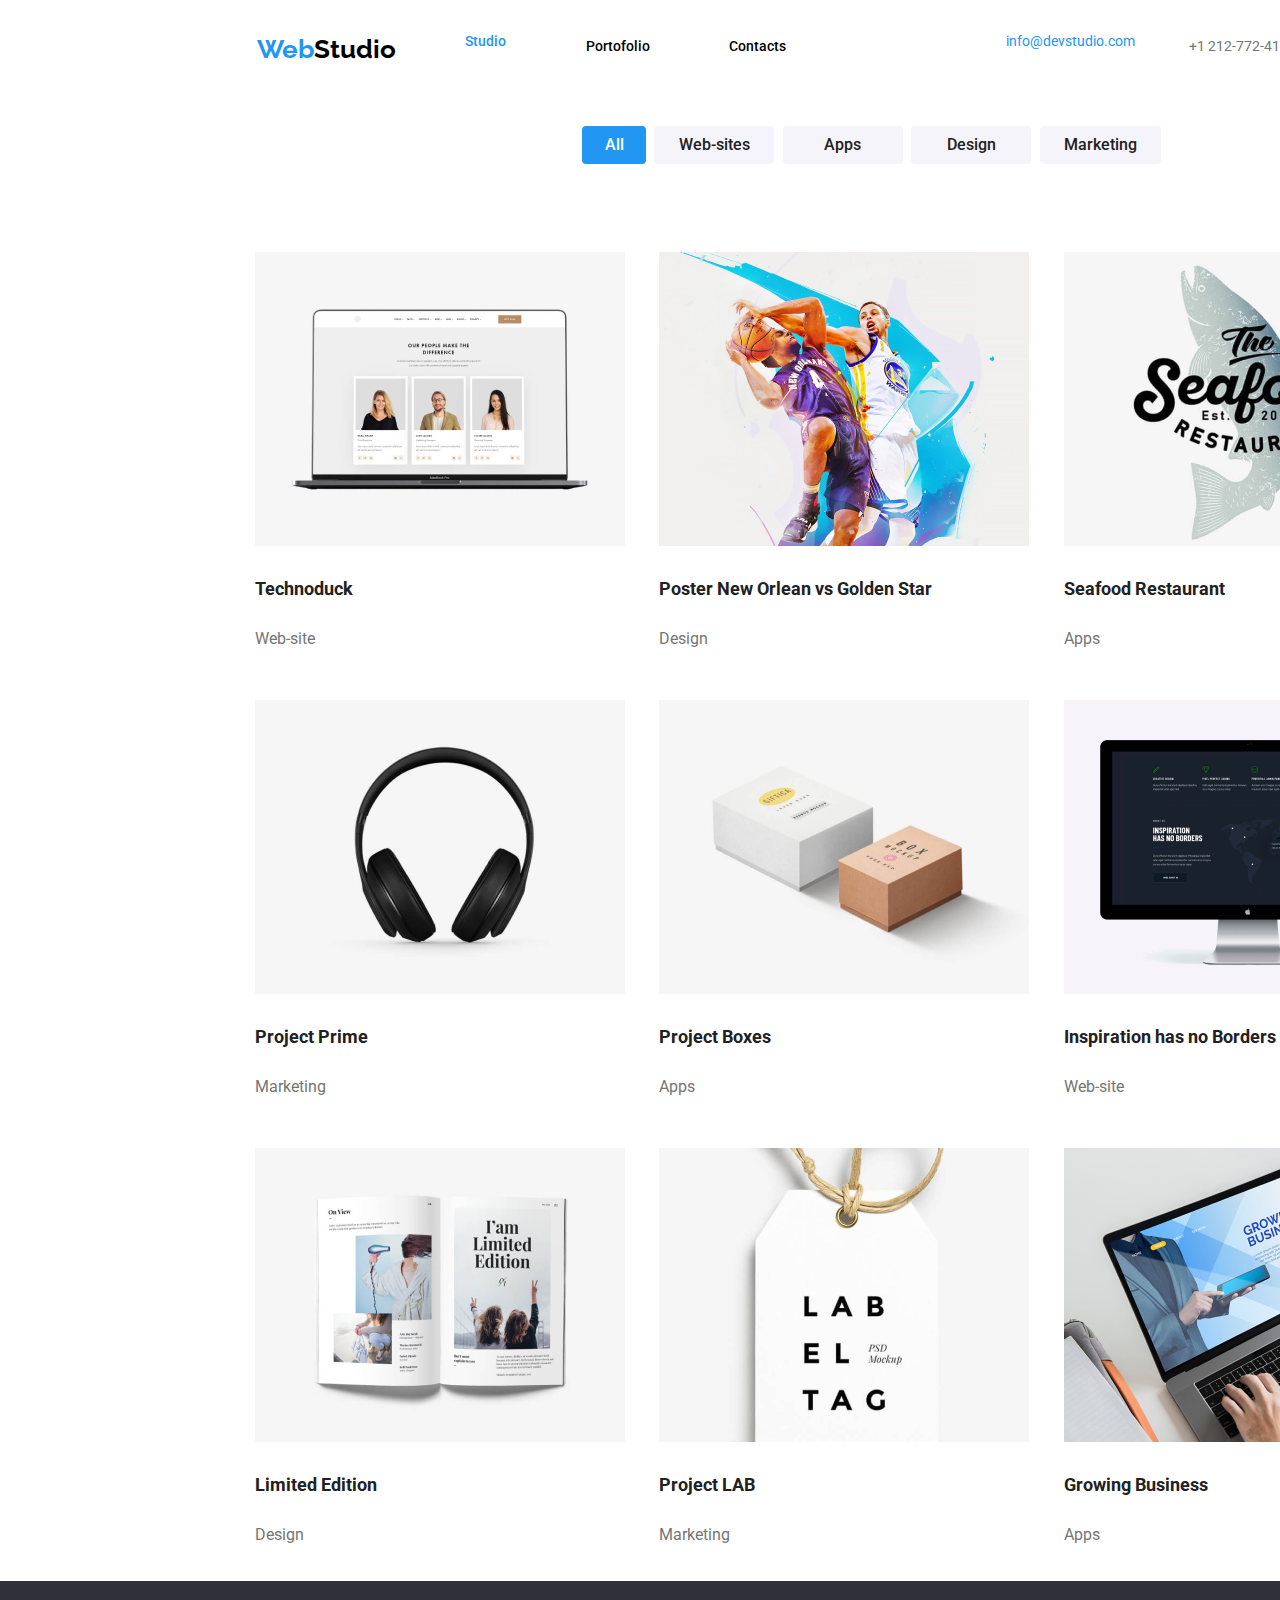
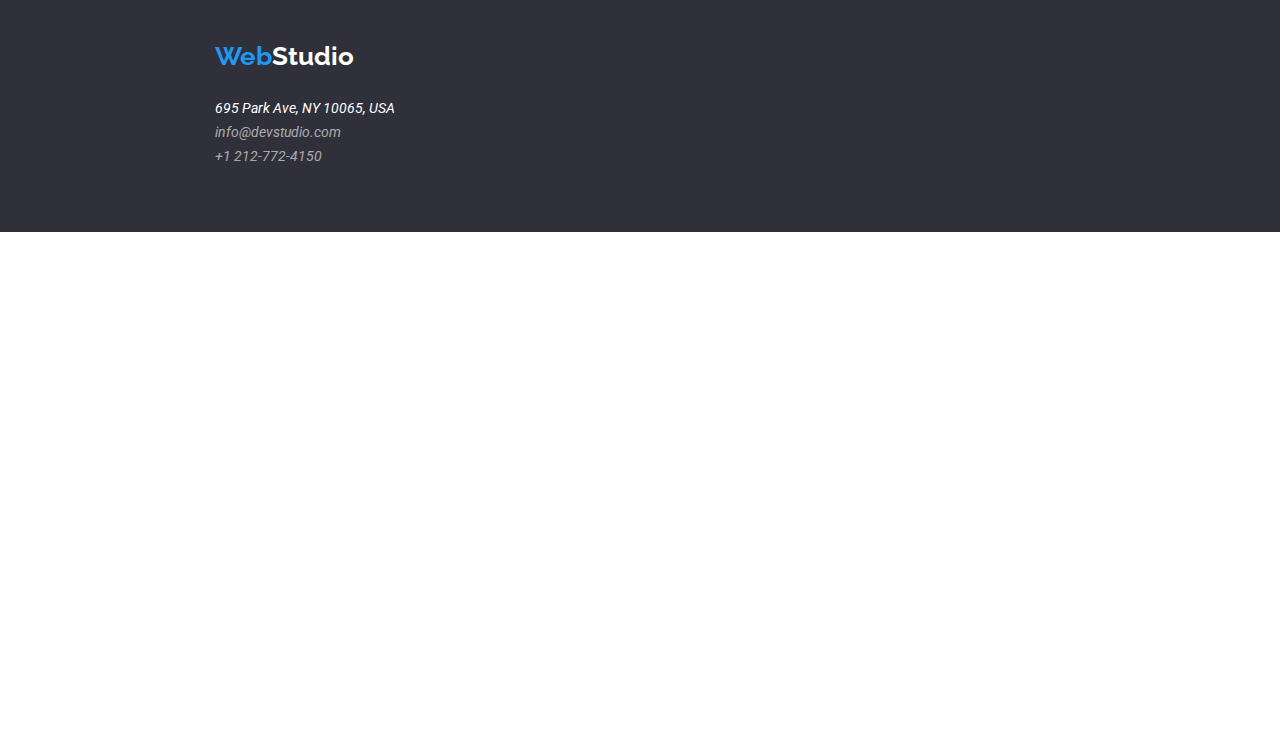
==== portofolio.html @ cd46fe34 "tema4" ====
<!DOCTYPE html>
<html lang="en">
    <head>
        <title>Web Studio</title>
        <link rel="stylesheet" href="https://cdnjs.cloudflare.com/ajax/libs/modern-normalize/1.0.0/modern-normalize.min.css">
        <link rel="stylesheet" href="css/style.css">
        <link rel="preconnect" href="https://fonts.googleapis.com">
      <link rel="preconnect" href="https://fonts.gstatic.com" crossorigin>
      <link href="https://fonts.googleapis.com/css2?family=Raleway:wght@700&family=Roboto:wght@400;500;700;900&display=swap" rel="stylesheet">
    </head>
    <body>
        <div class="container">
            <header class="page-header">  
                <nav>
                <div class="logo">
                    <ul class="link unstyled-list"><a class="web-studio link page-head " href="WebStudio">
                     <span class="logo-highlight">Web</span>Studio</a>
                    </ul>
                </div>
                <div class="main-menu">
                    <ul class="link unstyled-list">
                        <li class="studio main-menu-item"><a class="studio link" href="studio">Studio</a></li>
                        <li class="main-menu-item"><a class="portofolio link" href="portofolio">Portofolio</a></li>
                        <li class="main-menu-item"><a class="contacts link" href="contacts">Contacts</a></li>
                    </ul> 
                </div>
                <div class="main-menu-contacts">       
                    <ul class="link unstyled-list">
                        <li class="main-menu-item"><a class="mail1 link" href="info@devstudio.com">info@devstudio.com</a></li>
                        <li class="main-menu-item"><a class="tel1 link" href="+1 212-772-4150">+1 212-772-4150</a></li>
                    </ul>
                </div>
                </nav>
            </header>
        </div> 
        <ul class="unstyled-list">
        <div class="button-all">
            <p>
                <button class="all" type="all">
                    All</button> 
            </p>
        </div>
        <div class="button-web-sites">
            <p>
                <button class="web-site" type="Web-sites">
                    Web-sites</button> 
            </p>
        </div>
        <div class="button-apps">
            <p>
                <button class="apps" type="Apps">
                    Apps</button> 
            </p>
        </div>
        <div class="button-design">
            <p>
                <button class="design" type="Design">
                    Design</button> 
            </p>
        </div>
        <div class="button-marketing">
            <p>
                <button class="marketing1" type="Marketing">
                    Marketing</button> 
            </p>
        </div>
        </ul>
        <div class="container">
                <section class="photo-section">
                <ul class="unstyled-list">
            <div class="technoduck-section">
                <div class="technoduck-img">
                <li><img height="294" width="370" src="images/portofolio_01.png"></li>
                </div>
                <p class="technoduck">Technoduck</p>
                <p class="web-site-technoduck">Web-site</p>
            </div>
            <div class="poster-section"> 
                <div class="poster-img">
                <li><img height="294" width="370" src="images/portofolio_02.png"></li>
                </div>
                <p class="technoduck">Poster New Orlean vs Golden Star</p>
                <p class="web-site-technoduck">Design</p>
            </div>
            <div class="seafood-section"> 
                <div class="seafood-img">
                <li><img height="294" width="370" src="images/portofolio_03.png"></li>
                </div>
                <p class="technoduck">Seafood Restaurant</p>
                <p class="web-site-technoduck">Apps</p>
            </div>
            <div class="prime-section"> 
                <div class="prime-img">
                <li><img height="294" width="370" src="images/portofolio_04.png"></li>
                </div>
                <p class="technoduck">Project Prime</p>
                <p class="web-site-technoduck">Marketing</p>
            </div>
            <div class="boxes-section">
                <div class="boxes-img">
                <li><img height="294" width="370" src="images/portofolio_05.png"></li>
                </div>
                <p class="technoduck">Project Boxes</p>
                <p class="web-site-technoduck">Apps</p>
            </div>
            <div class="inspiration-section"> 
                <div class="inspiration-img">
                <li><img height="294" width="370" src="images/portofolio_06.png"></li>
                </div>
                <p class="technoduck">Inspiration has no Borders</p>
                <p class="web-site-technoduck">Web-site</p>
            </div>
            <div class="edition-section"> 
                <div class="edition-img">
                <li><img height="294" width="370" src="images/portofolio_07.png"></li>
                </div>
                <p class="technoduck">Limited Edition</p>
                <p class="web-site-technoduck">Design</p>
            </div>
            <div class="project-lab-section"> 
                <div class="project-lab-img">
                <li><img height="294" width="370" src="images/portofolio_08.png"></li>
                </div>
                <p class="technoduck">Project LAB</p>
                <p class="web-site-technoduck">Marketing</p>
            </div>
            <div class="business-section"> 
                <div class="business-img">
                <li><img height="294" width="370" src="images/portofolio_09.png"></li>
                 </div>
                <p class="technoduck">Growing Business</p>
                <p class="web-site-technoduck">Apps</p>
            </div>
                </ul>
            </section>
        </div>
    <div class="main-menu-contacts1"> 
        <section class="page-section1">
            <a class="WebStudio1 link" href="WebStudio">
            <span class="logo-highlight1">Web</span>Studio
            </a>
            <address>
                <ul class="link unstyled-list">
                    <li><a class="adress link" href="https://goo.gl/maps/NUs2hbe2w2btfPFn6" target="_blank">695 Park Ave, NY 10065, USA</a></li>
                    <li><a class="mail link" href="mailto:info@devstudio.com">info@devstudio.com</a></li>
                    <li><a class="tel link" href="tel:+12127724150">+1 212-772-4150</a></li>
                </ul> 
            </address> 
        </section>
    </div>
     </nav>
     </header>
     </body>
</html>
---- css/style.css ----
.unstyled-list {
    list-style-type: none;
    display: inline;
}
body {
    font-family: sans-serif;
    line-height: 1.5;
    width: 1600px;
    height: 2348px;
  }
.container {
    width: 1600px;
    display: inline-block;
    box-sizing: border-box;
}
.logo {
    display: inline-block;
    margin-left: 215px;
    margin-bottom: 32px;
    margin-top: 32px;
}
.main-menu {
    display: inline-block;
}
.main-menu-contacts {
    display: inline-block;   
}
.link {
    text-decoration: none;
}
.page-section-list {
   display: flex;
   gap: 1;
   justify-content: space-between; 
   text-align: center;
}
.main-menu-item {
    display: inline-block;
    margin-right: 25px;
    margin-left: 25px;
}
.page-header {
   background-color:white;
   fill: solid;
   display: flex;
   padding: 2px;
   width: 1600px;
   height: 80px;
}
.main-menu-contacts {
    list-style-type: none;
}
.web-studio {
    font-family: raleway;
    font-weight: 700;
    font-size: 26px;
    line-height: 1.19;
    color: #000000;
    text-align: left;
    vertical-align: top;
}  
.logo-highlight {
    color: #2196F3;  
}
.studio {
    font-family: roboto;
    font-weight: 500;
    font-size: 14px;
    line-height: 1.14;
    color: #2196F3;
    fill: solid;
    text-align: left;
    vertical-align: top;
    margin-right: 25px;
}
.portofolio {
    font-family: roboto;
    font-weight: 500;
    font-size: 14px;
    line-height: 1.14;
    color: #000000;
    margin-right: 25px;
}
.button-all {
    margin-left: 542px;
    display: inline-block;
}
.all {
    background-color: #2196F3;
    border-radius: 4px;
    border: #2196F3;
    font-family: roboto;
    font-weight: 500;
    font-size: 16px;
    line-height: 1.62;
    text-align: center; 
    vertical-align: center;
    fill: solid;
    color:#FFFFFF; 
    display: center;
    margin-top: 30px;
    width: 64px;
    height: 38px;
    top: 174px;
    left: 542px;
    padding: 6px 22px;
}
.button-web-sites {
    margin-left: 4px;
    display: inline-block; 
}
.web-site { 
    background-color:#F5F4FA;
    border-radius: 4px;
    border: #F5F4FA;
    font-family: roboto;
    font-weight: 500;
    font-size: 16px;
    line-height: 1.62;
    text-align: center; 
    vertical-align: center;
    fill: solid;
    color: #212121;
    display: center;
    margin-top: 30px;
    width: 120px;
    height: 38px;
    top: 174px;
    left: 614px;
    padding: 6px 22px;
}
.button-apps {
    margin-left: 4px;
    display: inline-block;
}
.apps {
    background-color:#F5F4FA;
    border-radius: 4px;
    border: #F5F4FA;
    font-family: roboto;
    font-weight: 500;
    font-size: 16px;
    line-height: 1.62;
    text-align: center; 
    vertical-align: center;
    fill: solid;
    color: #212121;
    display: center;
    margin-top: 30px;
    width: 120px;
    height: 38px;
    top: 174px;
    left: 937px;
    padding: 6px 22px;
}
.button-design {
    margin-left: 4px;
    display: inline-block;
}
.design {
    background-color:#F5F4FA;
    border-radius: 4px;
    border: #F5F4FA;
    font-family: roboto;
    font-weight: 500;
    font-size: 16px;
    line-height: 1.62;
    text-align: center; 
    vertical-align: center;
    fill: solid;
    color: #212121;
    display: center;
    margin-top: 30px;
    width: 120px;
    height: 38px;
    top: 174px;
    left: 937px;
    padding: 6px 22px;
}
.button-marketing {
    margin-left: 4px;
    display: inline-block;
}
.marketing1 { 
    background-color: #F5F4FA;
    margin-top: 30px;
    width: 121px;
    height: 38px;
    top: 174px;
    left: 937px;
    border-radius: 4px;
    border: #F5F4FA; 
    font-family: roboto;
    font-weight: 500;
    font-size: 16px;
    line-height: 1.62;
    color: #212121;
    display: center; 
    padding: 6px 22px;
}
.photo-section {
    display: inline-block;
    margin-left: 215px;
    display: flex;
}
.technoduck-section {
    display: inline-block;
    margin-top: 56px;
    margin-right: 30px;
}
.technoduck-img {

}
.technoduck {
    font-family: roboto;
    font-weight: 700;
    font-size: 18px;
    line-height: 2;
    color: #212121;
}
.web-site-technoduck {
    font-family: roboto;
    font-weight: 400;
    font-size: 16px;
    line-height: 1.8;
    color: #757575;
}
.poster-section {
    display: inline-block;
    margin-right: 30px;
}
.seafood-section {
    display: inline-block;
    margin-right: 30px;
}
.prime-section {
    display: inline-block;
    margin-top: 30px;
    margin-right: 30px;
}
.boxes-section {
    display: inline-block;
    margin-right: 30px;
}
.inspiration-section {
    display: inline-block;
    margin-right: 30px;
}
.edition-section {
    display: inline-block;
    margin-right: 30px;
    margin-top: 30px;
}
.project-lab-section {
    display: inline-block;
    margin-right: 30px;
}
.business-section {
    display: inline-block;
    margin-right: 30px;
}
.contacts {
    font-family: roboto;
    font-weight: 500;
    font-size: 14px;
    line-height: 1.14;
    color: #000000;
    fill: solid;
    margin-right: 25px;
}
.mail1 {
    font-family: roboto;
    font-style: 400;
    font-size: 14px;
    line-height: 1.14;
    fill: solid;
    text-align: left;
    vertical-align: top;
    color: #2196F3;
    margin-left: 100px;
}
.tel1 {
    font-family: roboto;
    font-style: 400;
    font-size: 14px;
    line-height: 1.14;
    color: #757575; 
    margin-right: 215px;  
}
.title-section {
    background-color: #2F303A;
    width: 1600px;
    height: 600px;
    top: 80px;
    left: 0px;
    margin:auto;
    display:inline-block;
}
.title {
    background-color:#2F303A;
    font-family: roboto;
    font-weight: 900;
    font-size: 30px;
    line-height:normal;
    text-align: center;
    padding: 20px;
    fill: solid;
    color:#FFFFFF;
    width: 696px;
    height: 120px;
    top: 280px;
    left: 452px;
    margin-top: 200px;
    margin-left: 452px;
    margin-bottom: 30px;
}
.button {
    text-align: center;
}
.button-request {
    background-color:#2196F3;
    font-family: roboto;
    font-weight: 900;
    font-size: 16px;
    line-height: 1.8;
    text-align: center; 
    vertical-align: center;
    fill: solid;
    color:#FFFFFF; 
    margin-top: 30px;
    width: 200px;
    height: 50px;
    top: 440px;
    left: 700px;
    border-radius: 4px;
    border: #2196F3;
    display: center;
    box-shadow: 0px 4px 4px rgba(0,0,0,0.15); 
    padding: 10px 20px;    
}
.text-section {
    display: inline-block;
    margin-top: 94px; 
    margin-bottom: 94px;

}
.attention {
    display: inline-block;
    margin-right: 30px;
    margin-left: 215px;
}
.punctuality {
    display: inline-block;
    margin-right: 30px;
}
.planning {
    display: inline-block;
    margin-right: 30px;
}
.modern {
    display: inline-block; 
    margin-right: 30px;
}
.what-section {
    width: 1600px;
    height: 648px;
    left: 0px;
    top: 1449px;
    display: inline-block;
}
.img2-image {
    display: inline-block;
    margin-right: 30px;
    margin-left: 215px;
}
.img-image {
    display: inline-block;
    margin-right: 30px;
}
.img1-image {
    display: inline-block;
}
.what {
    font-family: roboto;
    font-weight: 700;
    font-size: 36px;
    line-height: 1.16;
    color: #212121;
    text-align: center;
    margin-bottom: 50px;
    margin-left: auto;
}
.our-section {
    width: 1600px;
    height: 648px;
    left: 0px;
    top: 1449px;
    display: inline-block;
}
.our {
    margin-top: 94;
    margin-bottom: 50px;
    font-family: roboto;
    font-weight: 700;
    font-size: 36px;
    line-height: 1.16;
    color: #212121;
    text-align: center; 
}
.christopher-section {
    width: 270px;
    height: 368px;
    left: 215px;
    top: 1635px;
    display:inline-block;
    margin-right: 30px;
    margin-left: 215px;
}
.christopher-image {
    margin-bottom: 30px;
    border: 2px;
}
.christopher {
    margin-top: 0;
    margin-bottom: 20px;
    font-family: roboto;
    font-weight: 500;
    font-size: 16px;
    line-height: 1.17;
    color: #212121;
    text-align: center;
}
.product {
    margin-bottom: 0;
    margin-top: 0;
    font-family: roboto;
    font-weight: 400;
    font-size: 16px;
    line-height: 1.17;
    color: #757575;
    text-align: center;
}
.kylie-section {
    width: 270px;
    height: 368px;
    left: 215px;
    top: 1635px;
    display:inline-block;
    margin-right: 30px;
}
.kylie-image {
    margin-bottom: 30px;
    border: 2px;
}
.kylie {
    margin-top: 0;
    margin-bottom: 20px;
    font-family: roboto;
    font-weight: 500;
    font-size: 16px;
    line-height: 1.17;
    color: #212121;
    text-align: center;
}
.frontend {
    margin-bottom: 0;
    margin-top: 0;
    font-family: roboto;
    font-weight: 400;
    font-size: 16px;
    line-height: 1.17;
    color: #757575;
    text-align: center;
}
.ryan-section {
    width: 270px;
    height: 368px;
    left: 215px;
    top: 1635px;
    display:inline-block;
    margin-right: 30px;
}
.ryan-image {
    margin-bottom: 30px;
    border: 2px;
}
.ryan {
    margin-top: 0;
    margin-bottom: 20px;
    font-family: roboto;
    font-weight: 500;
    font-size: 16px;
    line-height: 1.17;
    color: #212121;
    text-align: center;
}
.ryan-marketing {
    margin-bottom: 0;
    margin-top: 0;
    font-family: roboto;
    font-weight: 400;
    font-size: 16px;
    line-height: 1.17;
    color: #757575;
    text-align: center;
}
.tyler-section {
    width: 270px;
    height: 368px;
    left: 215px;
    top: 1635px;
    display:inline-block;
    margin-right: 30px;
}
.tyler-image {
    margin-bottom: 30px;
    border: 2px;
}
.tyler {
    margin-top: 0;
    margin-bottom: 20px;
    font-family: roboto;
    font-weight: 500;
    font-size: 16px;
    line-height: 1.17;
    color: #212121;
    text-align: center;
}
.ui-designer {
    margin-bottom: 0;
    margin-top: 0;
    font-family: roboto;
    font-weight: 400;
    font-size: 16px;
    line-height: 1.17;
    color: #757575;
    text-align: center;
}
.main-menu-contacts1 {
    background-color: #2F303A;
    width: 1600px;
    height: 251px;
    top: 2097px;
    left: 0px;
    display: flex;
}
.page-section1 {
    margin-left: 215px;
    margin-top: 60px; 
}
.WebStudio1 {
    font-family: raleway;
    font-weight: 700;
    font-size: 26px;
    line-height: 1.19;
    color: #FFFFFF;
    text-align: left;
    margin-top: 60px;
}
.logo-highlight1 {
    color: #2196F3; 
}
.adress {
    font-family: roboto;
    font-weight: 400;
    font-size: 14px;
    line-height: 1.14;
    color: #FFFFFF;
}
.mail {
    font-family: roboto;
    font-style: 400;
    font-size: 14px;
    line-height: 1.14;
    color: rgba(255, 255, 255, 0.6);  
}
.tel {
    font-family: roboto;
    font-style: 400;
    font-size: 14px;
    line-height: 1.14;
    color: rgba(255, 255, 255, 0.6);    
}
.page-section2 {
    background-color: #2F303A;
}
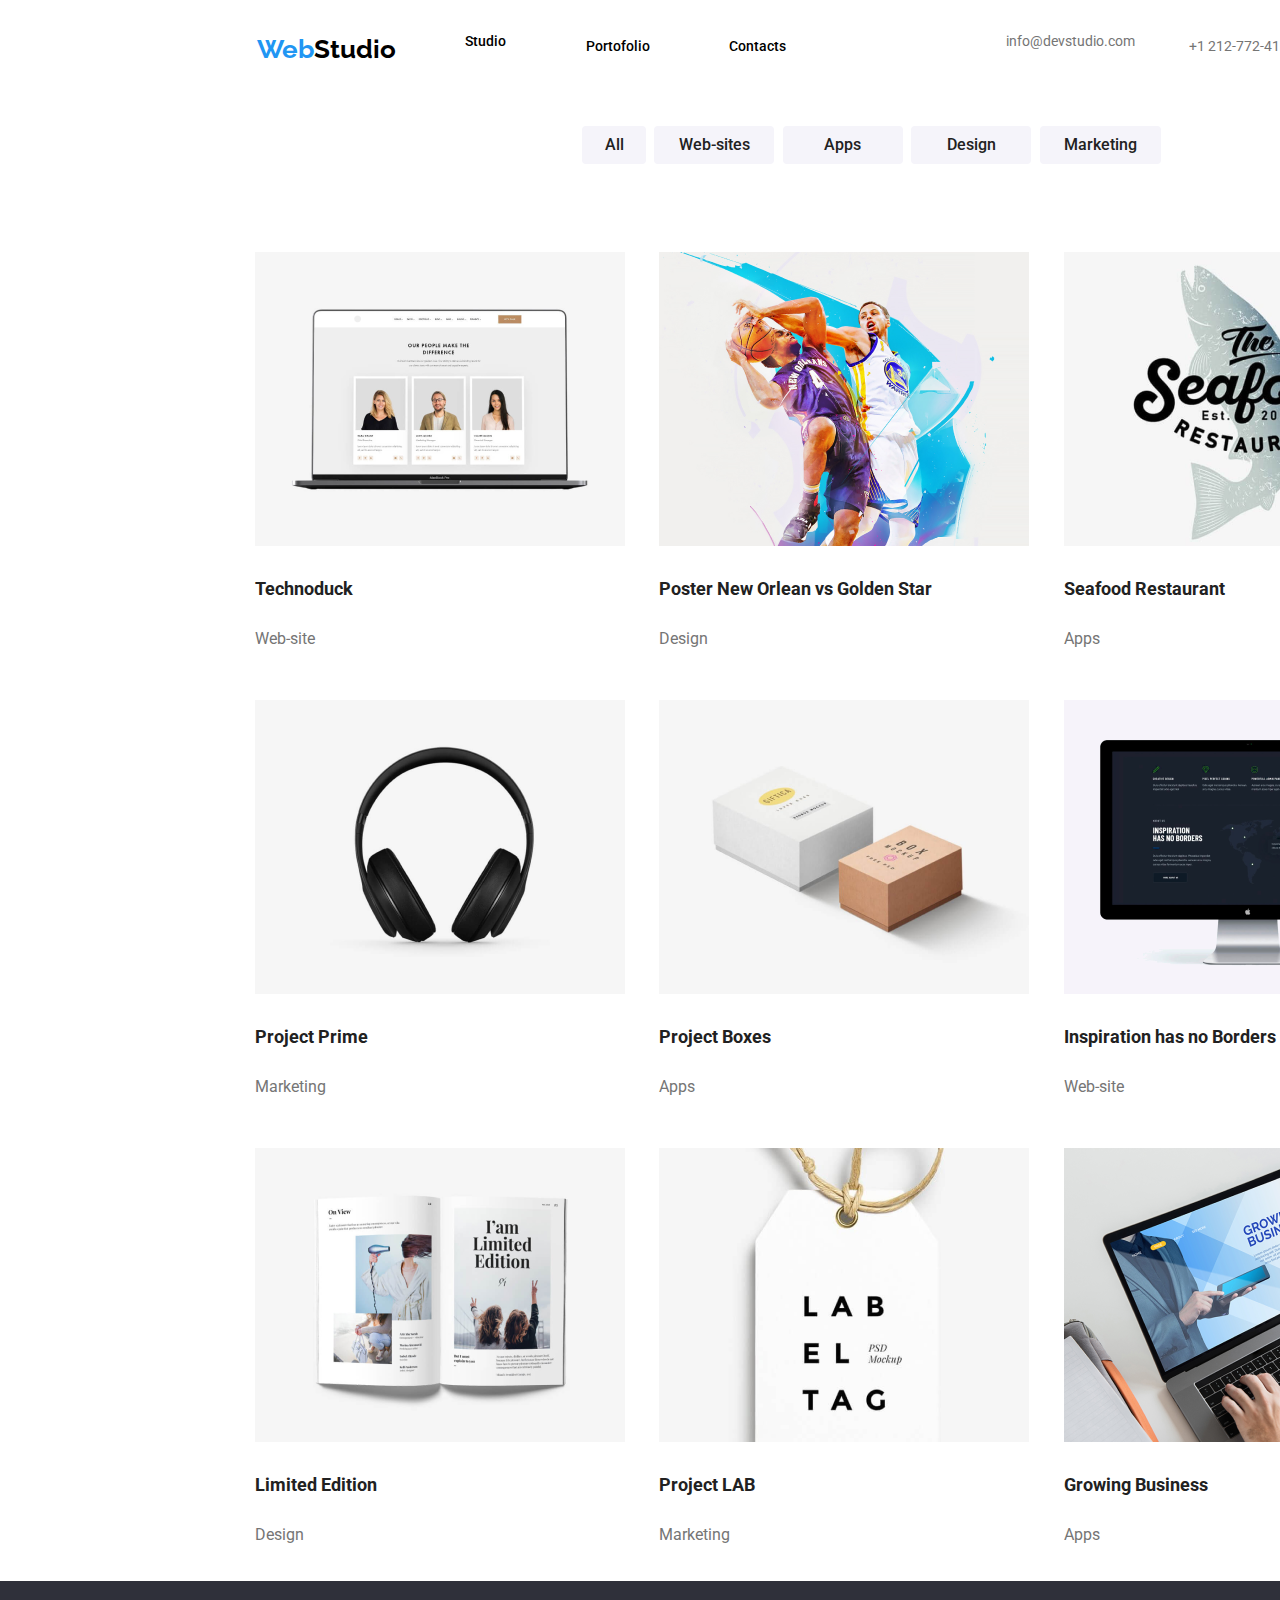
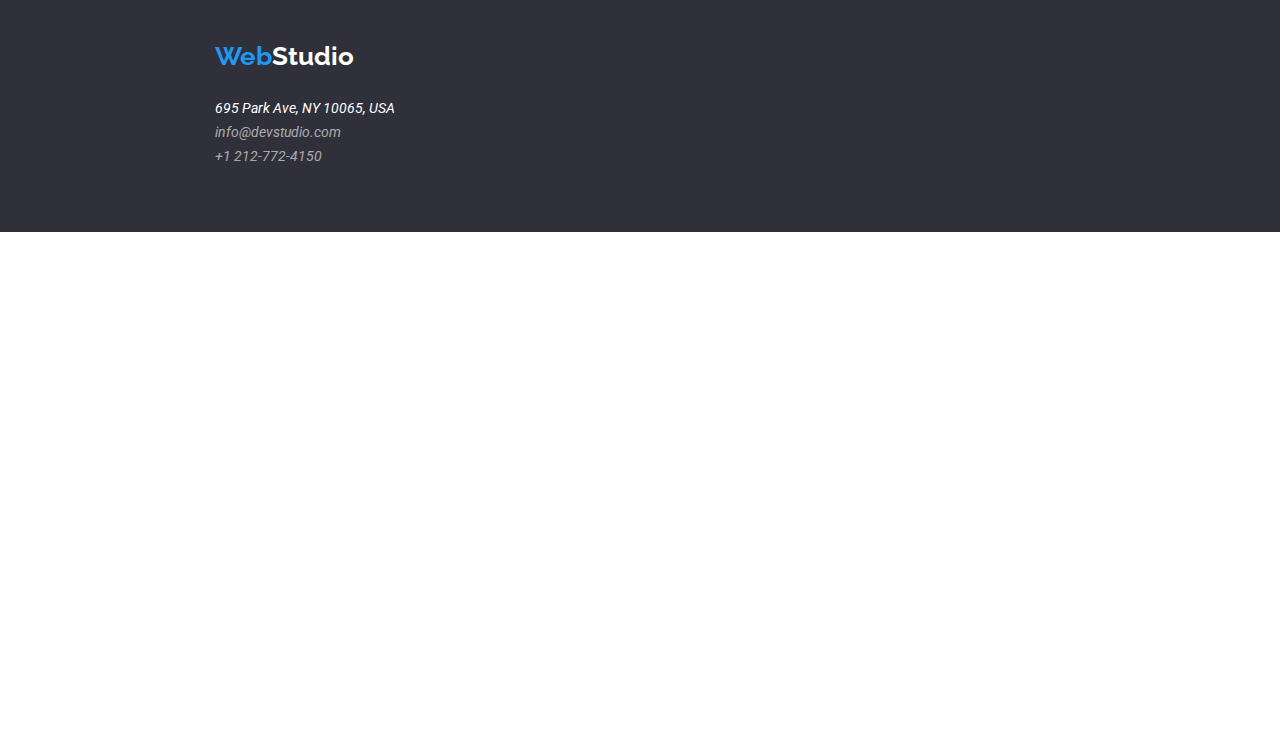
==== commit f82d6246: "tema4" ====
--- a/portofolio.html
+++ b/portofolio.html
@@ -19,15 +19,15 @@
                 </div>
                 <div class="main-menu">
                     <ul class="link unstyled-list">
-                        <li class="studio main-menu-item"><a class="studio link" href="studio">Studio</a></li>
-                        <li class="main-menu-item"><a class="portofolio link" href="portofolio">Portofolio</a></li>
-                        <li class="main-menu-item"><a class="contacts link" href="contacts">Contacts</a></li>
+                        <li class="studio main-menu-item"><a class="studio link1 link" href="studio">Studio</a></li>
+                        <li class="main-menu-item"><a class="portofolio link1 link" href="portofolio">Portofolio</a></li>
+                        <li class="main-menu-item"><a class="contacts link1 link" href="contacts">Contacts</a></li>
                     </ul> 
                 </div>
                 <div class="main-menu-contacts">       
                     <ul class="link unstyled-list">
-                        <li class="main-menu-item"><a class="mail1 link" href="info@devstudio.com">info@devstudio.com</a></li>
-                        <li class="main-menu-item"><a class="tel1 link" href="+1 212-772-4150">+1 212-772-4150</a></li>
+                        <li class="main-menu-item"><a class="mail1 link1 link" href="info@devstudio.com">info@devstudio.com</a></li>
+                        <li class="main-menu-item"><a class="tel1 link1 link" href="+1 212-772-4150">+1 212-772-4150</a></li>
                     </ul>
                 </div>
                 </nav>
@@ -36,31 +36,31 @@
         <ul class="unstyled-list">
         <div class="button-all">
             <p>
-                <button class="all" type="all">
+                <button class="background-button all" type="all">
                     All</button> 
             </p>
         </div>
         <div class="button-web-sites">
             <p>
-                <button class="web-site" type="Web-sites">
+                <button class="background-button web-site" type="Web-sites">
                     Web-sites</button> 
             </p>
         </div>
         <div class="button-apps">
             <p>
-                <button class="apps" type="Apps">
+                <button class="background-button apps" type="Apps">
                     Apps</button> 
             </p>
         </div>
         <div class="button-design">
             <p>
-                <button class="design" type="Design">
+                <button class="background-button design" type="Design">
                     Design</button> 
             </p>
         </div>
         <div class="button-marketing">
             <p>
-                <button class="marketing1" type="Marketing">
+                <button class="background-button marketing1" type="Marketing">
                     Marketing</button> 
             </p>
         </div>
--- a/css/style.css
+++ b/css/style.css
@@ -16,11 +16,13 @@
 .logo {
     display: inline-block;
     margin-left: 215px;
+    margin-bottom: 25px;
+    margin-top: 24px;
+}
+.main-menu {
+    display: inline-block;
+    margin-top: 32px;
     margin-bottom: 32px;
-    margin-top: 32px;
-}
-.main-menu {
-    display: inline-block;
 }
 .main-menu-contacts {
     display: inline-block;   
@@ -46,6 +48,14 @@
    padding: 2px;
    width: 1600px;
    height: 80px;
+}
+.social-icons {
+    width: 20px;
+    height: 20px;
+    color: #000000;
+}
+.link1:hover {
+    color: #2196F3;
 }
 .main-menu-contacts {
     list-style-type: none;
@@ -67,8 +77,7 @@
     font-weight: 500;
     font-size: 14px;
     line-height: 1.14;
-    color: #2196F3;
-    fill: solid;
+    color: #000000;
     text-align: left;
     vertical-align: top;
     margin-right: 25px;
@@ -85,10 +94,14 @@
     margin-left: 542px;
     display: inline-block;
 }
+.background-button:hover {
+    background-color: #2196F3;
+    color: #FFFFFF;
+}
 .all {
-    background-color: #2196F3;
+    background-color: #F5F4FA;
     border-radius: 4px;
-    border: #2196F3;
+    border: #F5F4FA;
     font-family: roboto;
     font-weight: 500;
     font-size: 16px;
@@ -96,7 +109,7 @@
     text-align: center; 
     vertical-align: center;
     fill: solid;
-    color:#FFFFFF; 
+    color:#212121; 
     display: center;
     margin-top: 30px;
     width: 64px;
@@ -276,7 +289,7 @@
     fill: solid;
     text-align: left;
     vertical-align: top;
-    color: #2196F3;
+    color: #757575;
     margin-left: 100px;
 }
 .tel1 {
@@ -288,7 +301,9 @@
     margin-right: 215px;  
 }
 .title-section {
+    background: #2F303A66;
     background-color: #2F303A;
+    background-image: url();
     width: 1600px;
     height: 600px;
     top: 80px;
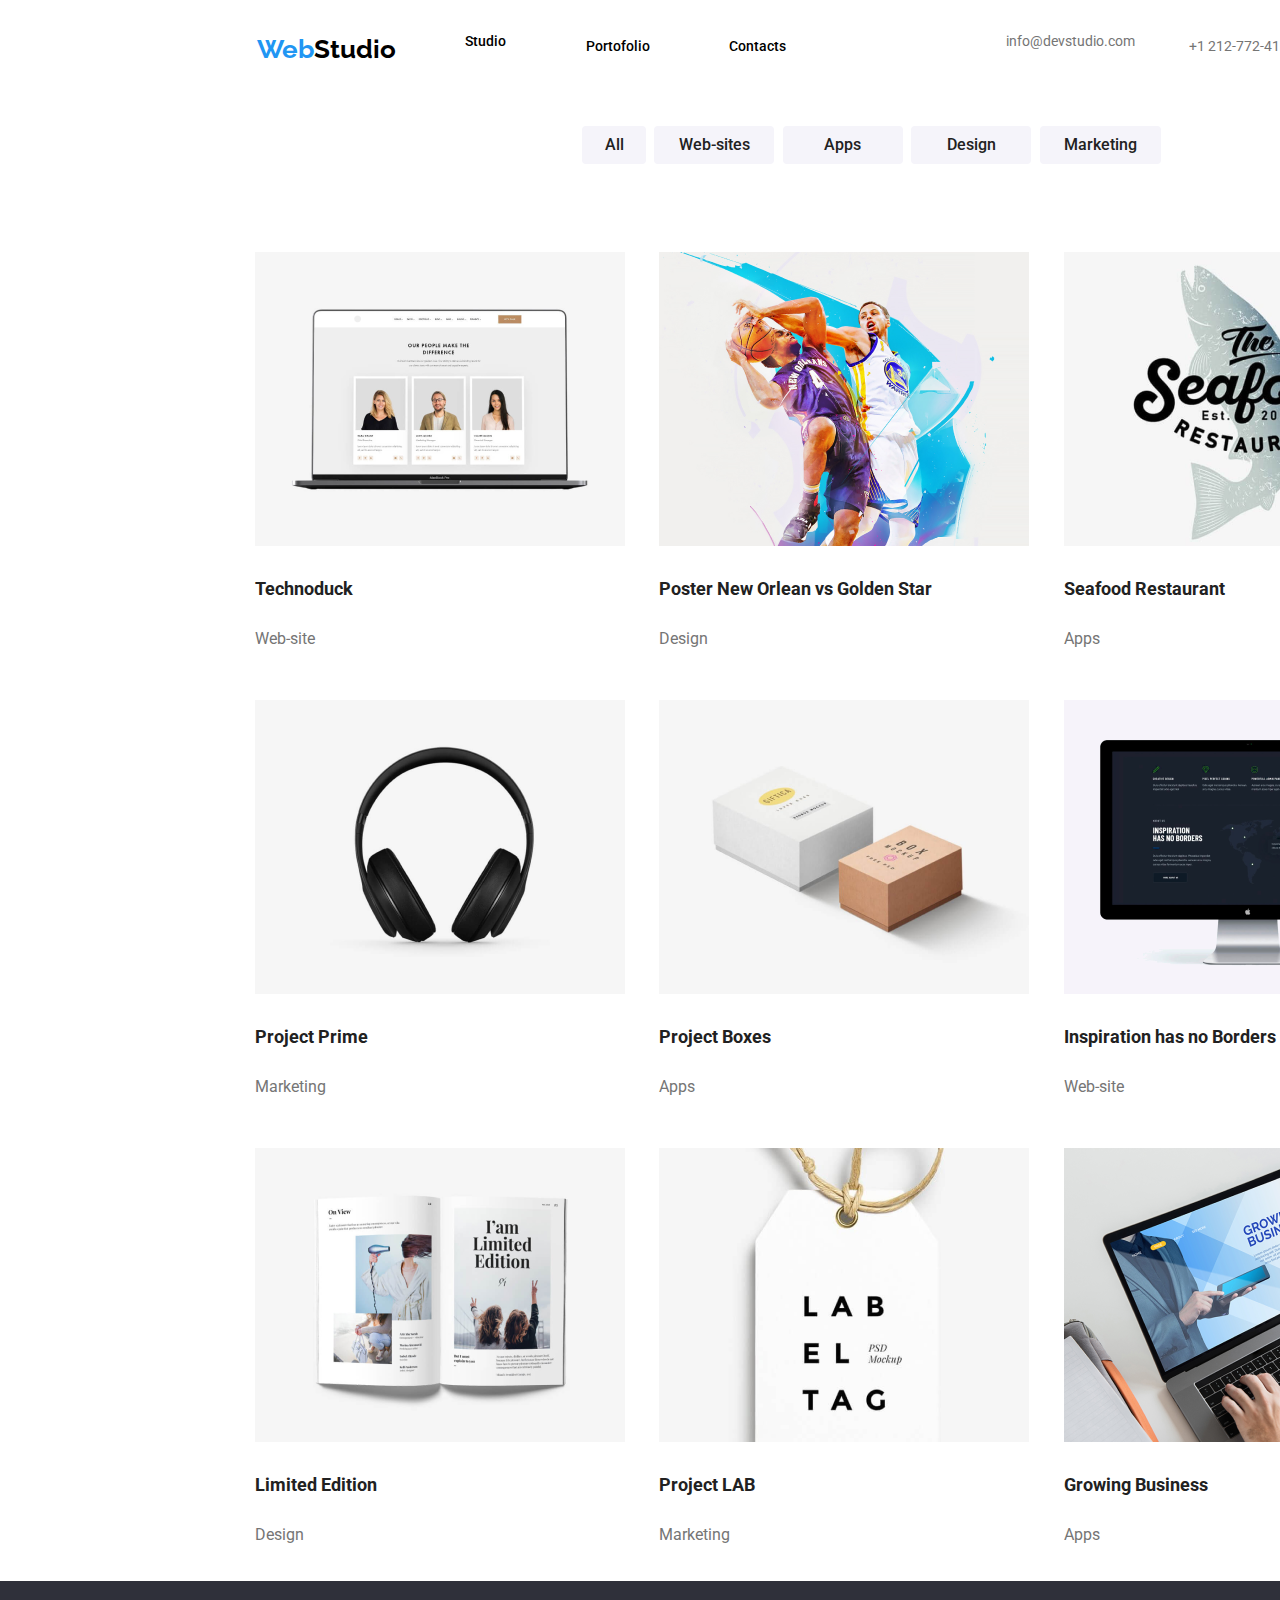
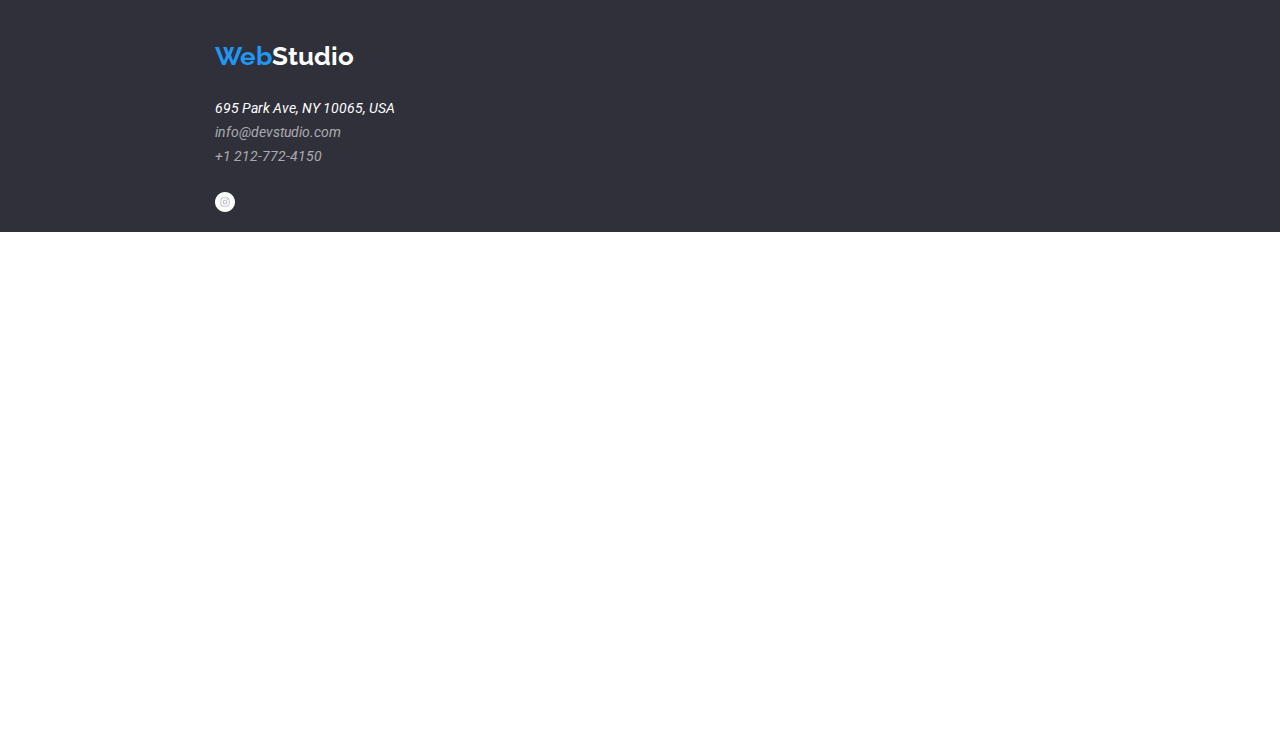
==== commit abbafbb4: "tema4" ====
--- a/portofolio.html
+++ b/portofolio.html
@@ -144,7 +144,16 @@
                     <li><a class="adress link" href="https://goo.gl/maps/NUs2hbe2w2btfPFn6" target="_blank">695 Park Ave, NY 10065, USA</a></li>
                     <li><a class="mail link" href="mailto:info@devstudio.com">info@devstudio.com</a></li>
                     <li><a class="tel link" href="tel:+12127724150">+1 212-772-4150</a></li>
-                </ul> 
+                </ul>
+                <ul class="link unstyled-list">
+                <li>
+                    <a href="a" target="_blank">
+                     <svg class="social-icons">
+                     <use href="./images/icomoon/symbol-defs.svg#icon-instagram"></use>
+                     </svg>
+                    </a>
+                    </li> 
+                </ul>
             </address> 
         </section>
     </div>
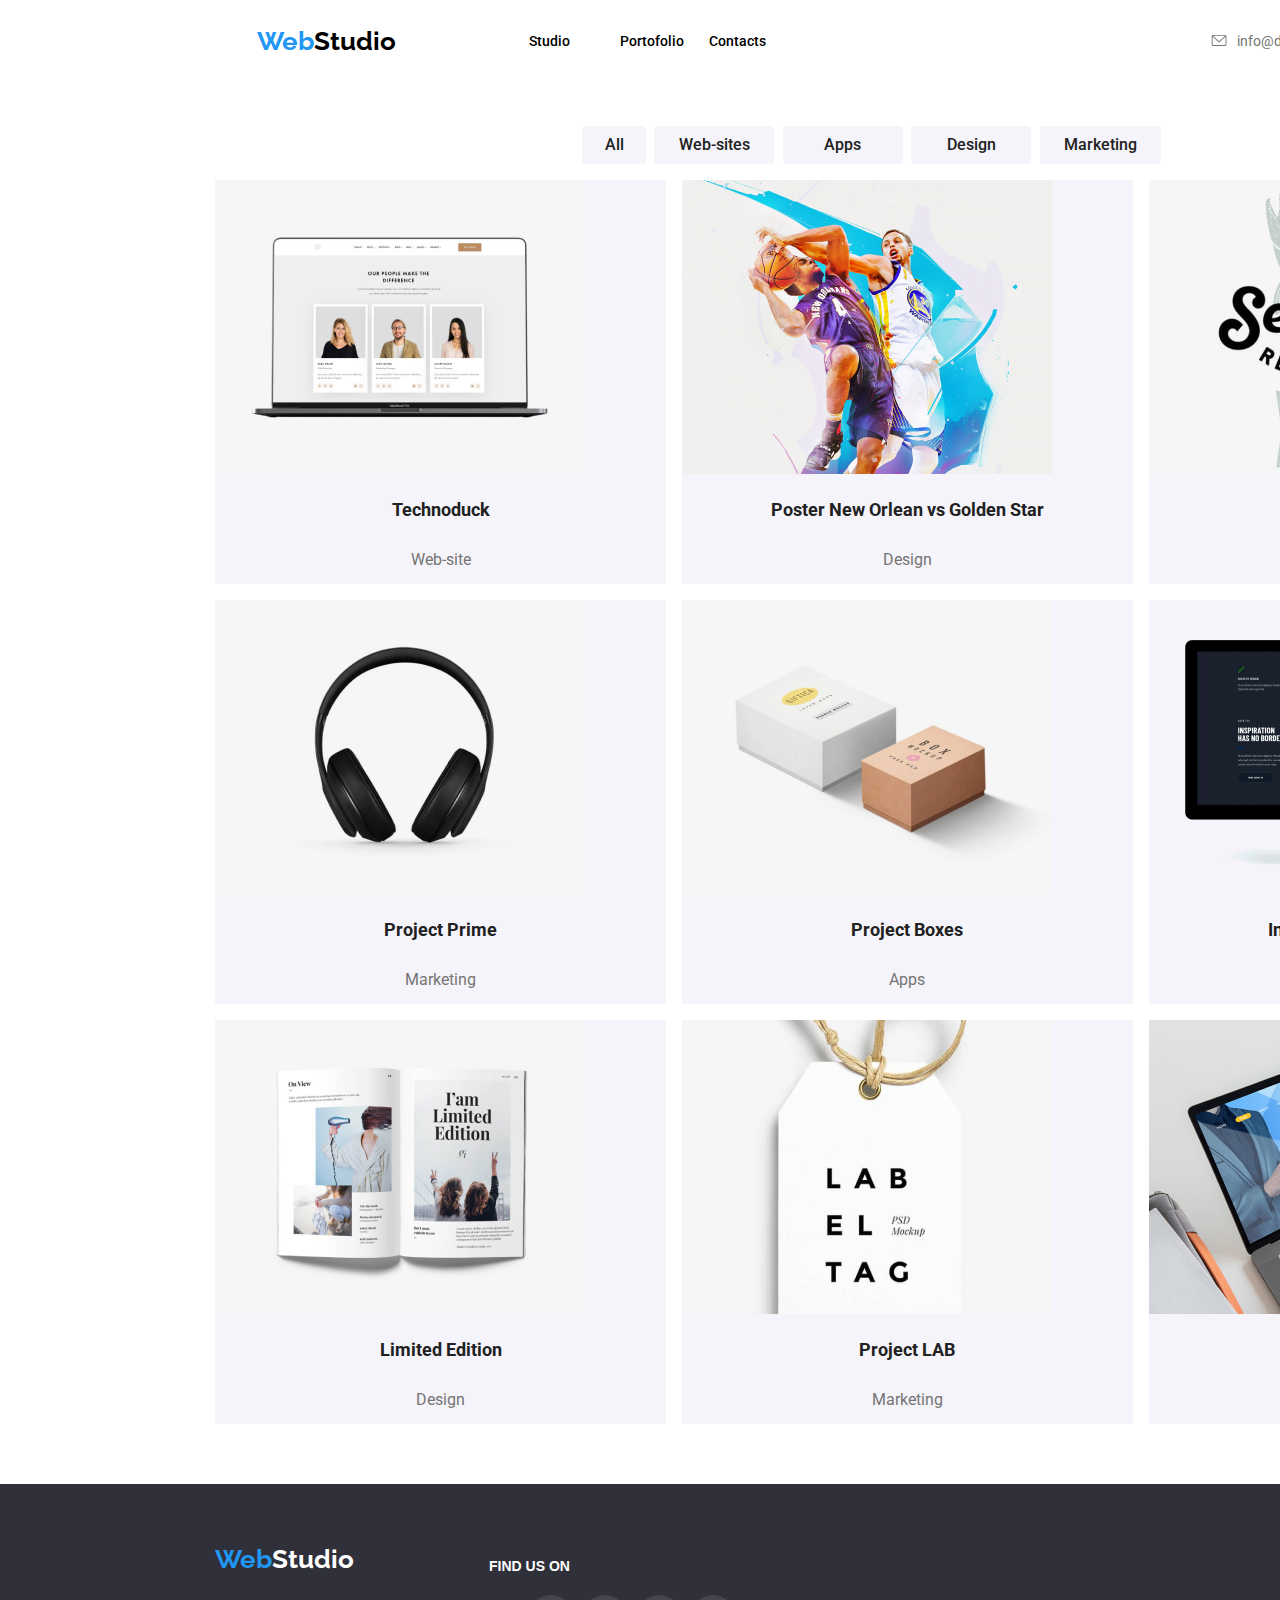
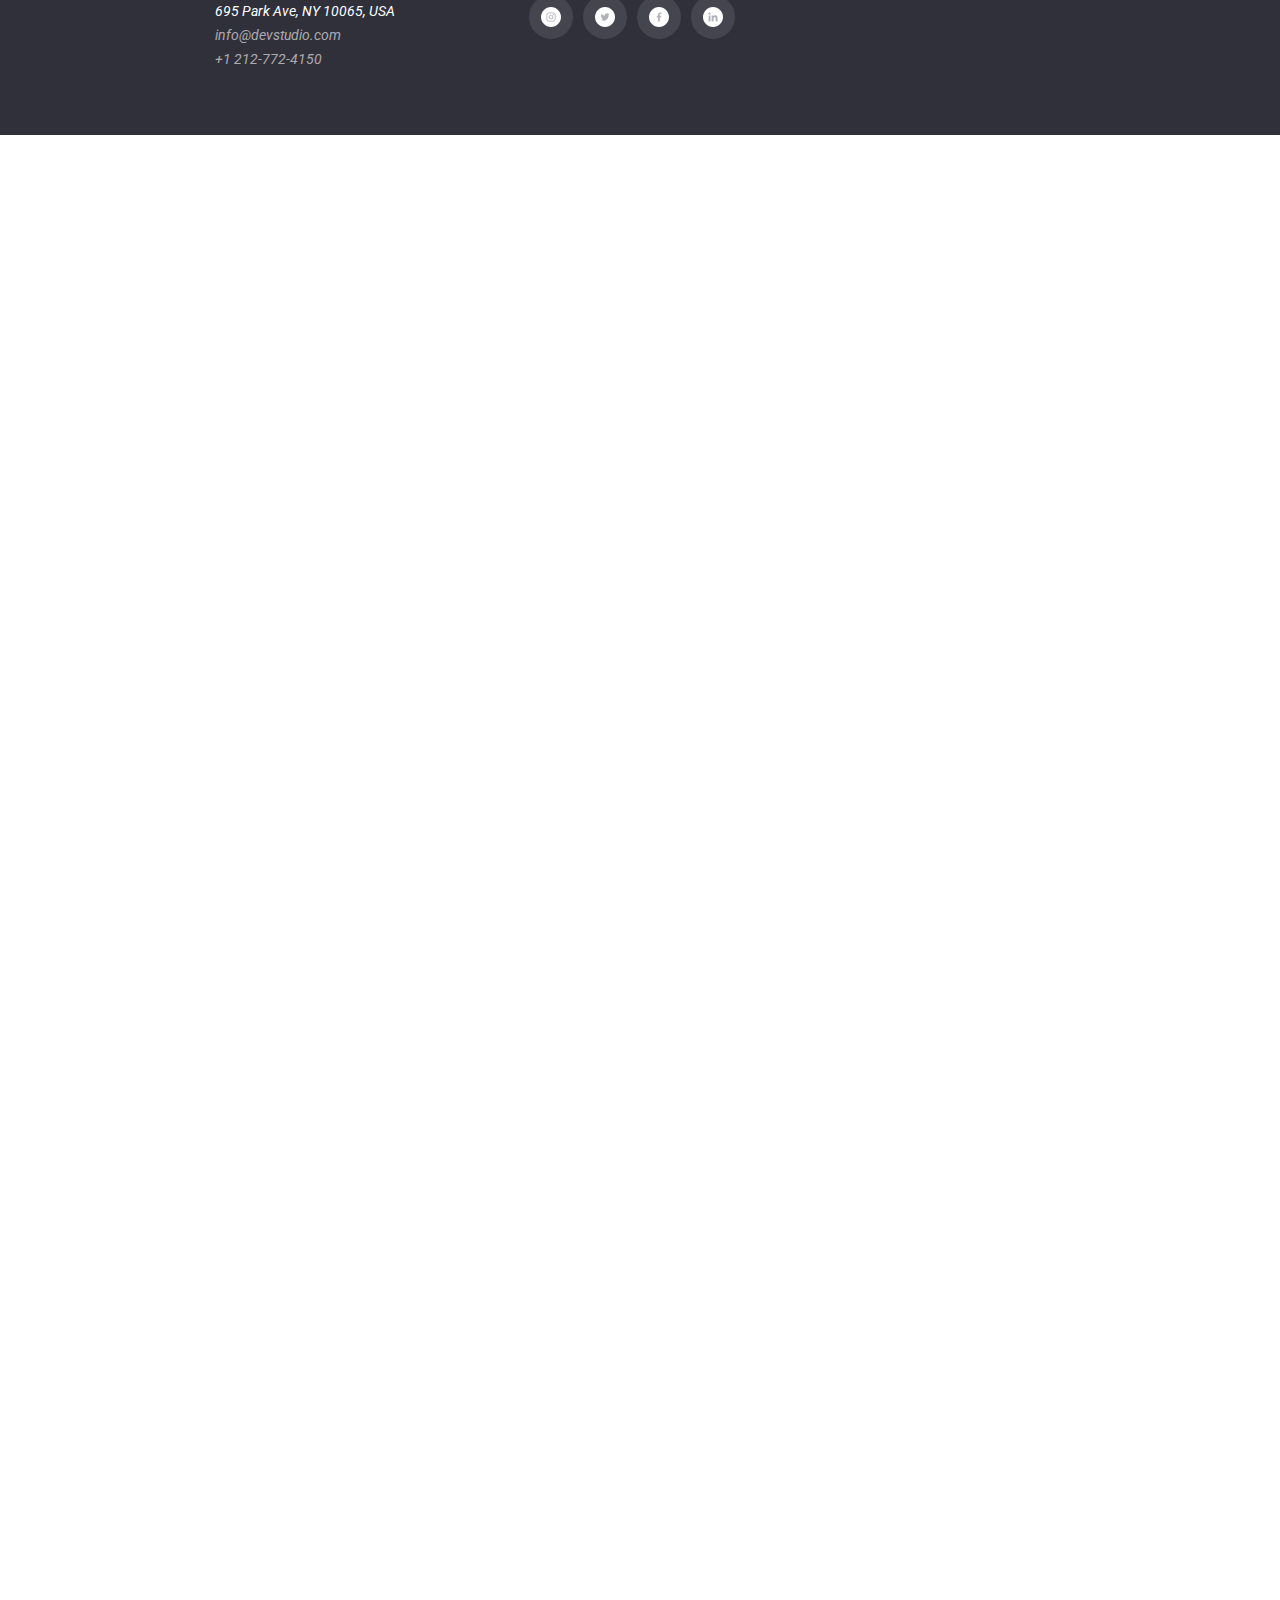
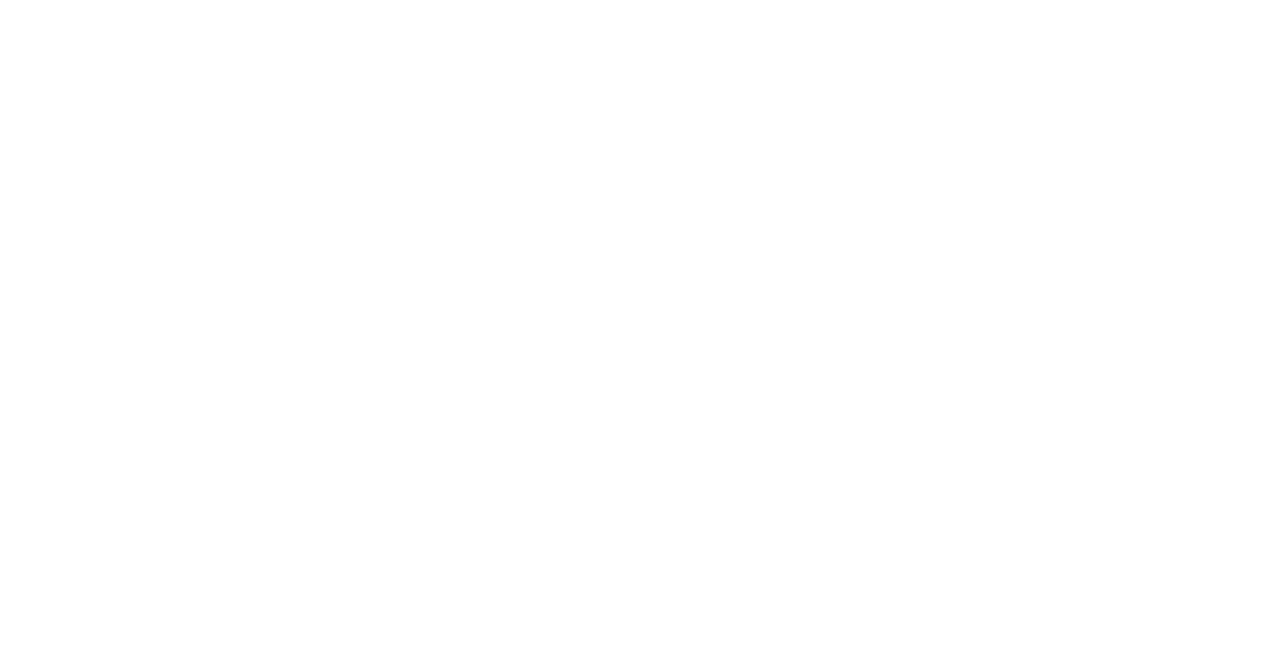
==== commit 614d7694: "tema4" ====
--- a/portofolio.html
+++ b/portofolio.html
@@ -9,30 +9,42 @@
       <link href="https://fonts.googleapis.com/css2?family=Raleway:wght@700&family=Roboto:wght@400;500;700;900&display=swap" rel="stylesheet">
     </head>
     <body>
-        <div class="container">
-            <header class="page-header">  
-                <nav>
-                <div class="logo">
-                    <ul class="link unstyled-list"><a class="web-studio link page-head " href="WebStudio">
-                     <span class="logo-highlight">Web</span>Studio</a>
+        <header class="page-header">  
+            <section class="section">
+                <div class="container">
+            <ul class="grid__logo"><a class="grid__logo__studio" href="WebStudio"></a>
+                <span class="logo__highlight">Web</span>Studio</a>
                     </ul>
                 </div>
-                <div class="main-menu">
-                    <ul class="link unstyled-list">
-                        <li class="studio main-menu-item"><a class="studio link1 link" href="studio">Studio</a></li>
-                        <li class="main-menu-item"><a class="portofolio link1 link" href="portofolio">Portofolio</a></li>
-                        <li class="main-menu-item"><a class="contacts link1 link" href="contacts">Contacts</a></li>
-                    </ul> 
+            </section>
+            <nav>
+            <section class="page__section__list">
+                <div class="container">
+            <ul class="grid__item__list unstyled-list">
+                        <li class="grid__item__menu"><a class="grid__studio link1 link" href="studio">Studio</a></li>
+                        <li class="grid__item__menu"><a class="grid__portofolio link1 link" href="portofolio">Portofolio</a></li>
+                        <li class="grid__item__menu"><a class="grid__contacts link1 link" href="contacts">Contacts</a></li>
+            </ul> 
                 </div>
-                <div class="main-menu-contacts">       
-                    <ul class="link unstyled-list">
-                        <li class="main-menu-item"><a class="mail1 link1 link" href="info@devstudio.com">info@devstudio.com</a></li>
-                        <li class="main-menu-item"><a class="tel1 link1 link" href="+1 212-772-4150">+1 212-772-4150</a></li>
-                    </ul>
+            </section>
+        </nav>
+            <section class="page__section__link">
+                <div class="container__contacts">
+                    <ul class="grid__item__contacts unstyled-list">
+                        <li  class="grid__item__menu"><a class="grid__mail1 link1 link" href="mailto:info@devstudio.com">
+                            <svg class="header__icon" width="16" height="12">
+                              <use href="./images/icomoon/symbol-defs.svg#icon-mail"></use>
+                            </svg>info@devstudio.com</a>
+                        </li>
+                        <li class="grid__item__menu"><a class="grid__mail1 link1 link" href="tel:+12127724150">
+                            <svg class="header__icon" width="10" height="16">
+                              <use href="./images/icomoon/symbol-defs.svg#icon-tel"></use>
+                            </svg>+1 212-772-4150</a>
+                        </li>
+                      </ul>
                 </div>
-                </nav>
+            </section>
             </header>
-        </div> 
         <ul class="unstyled-list">
         <div class="button-all">
             <p>
@@ -65,98 +77,98 @@
             </p>
         </div>
         </ul>
-        <div class="container">
-                <section class="photo-section">
-                <ul class="unstyled-list">
-            <div class="technoduck-section">
-                <div class="technoduck-img">
-                <li><img height="294" width="370" src="images/portofolio_01.png"></li>
-                </div>
+    <section class="photo__section">
+        <div class="container__portofolio">
+        <ul class="grid--three grid__portofolio__page unstyled-list">
+            <li class="grid__item__team1"><img height="294" width="370" src="images/portofolio_01.png">
                 <p class="technoduck">Technoduck</p>
                 <p class="web-site-technoduck">Web-site</p>
-            </div>
-            <div class="poster-section"> 
-                <div class="poster-img">
-                <li><img height="294" width="370" src="images/portofolio_02.png"></li>
-                </div>
+            </li>
+            <li class="grid__item__team1 "><img height="294" width="370" src="images/portofolio_02.png">
                 <p class="technoduck">Poster New Orlean vs Golden Star</p>
                 <p class="web-site-technoduck">Design</p>
-            </div>
-            <div class="seafood-section"> 
-                <div class="seafood-img">
-                <li><img height="294" width="370" src="images/portofolio_03.png"></li>
-                </div>
+            </li>
+            <li class="grid__item__team1"><img height="294" width="370" src="images/portofolio_03.png">
                 <p class="technoduck">Seafood Restaurant</p>
                 <p class="web-site-technoduck">Apps</p>
-            </div>
-            <div class="prime-section"> 
-                <div class="prime-img">
-                <li><img height="294" width="370" src="images/portofolio_04.png"></li>
-                </div>
+            </li>
+            <li class="grid__item__team1"><img height="294" width="370" src="images/portofolio_04.png">
                 <p class="technoduck">Project Prime</p>
                 <p class="web-site-technoduck">Marketing</p>
-            </div>
-            <div class="boxes-section">
-                <div class="boxes-img">
-                <li><img height="294" width="370" src="images/portofolio_05.png"></li>
-                </div>
+            </li>
+            <li class="grid__item__team1"><img height="294" width="370" src="images/portofolio_05.png">
                 <p class="technoduck">Project Boxes</p>
                 <p class="web-site-technoduck">Apps</p>
-            </div>
-            <div class="inspiration-section"> 
-                <div class="inspiration-img">
-                <li><img height="294" width="370" src="images/portofolio_06.png"></li>
-                </div>
+            </li>
+            <li class="grid__item__team1"><img height="294" width="370" src="images/portofolio_06.png">
                 <p class="technoduck">Inspiration has no Borders</p>
                 <p class="web-site-technoduck">Web-site</p>
-            </div>
-            <div class="edition-section"> 
-                <div class="edition-img">
-                <li><img height="294" width="370" src="images/portofolio_07.png"></li>
-                </div>
+            </li>
+            <li class="grid__item__team1"><img height="294" width="370" src="images/portofolio_07.png">
                 <p class="technoduck">Limited Edition</p>
                 <p class="web-site-technoduck">Design</p>
-            </div>
-            <div class="project-lab-section"> 
-                <div class="project-lab-img">
-                <li><img height="294" width="370" src="images/portofolio_08.png"></li>
-                </div>
+            </li>
+            <li class="grid__item__team1"><img height="294" width="370" src="images/portofolio_08.png">
                 <p class="technoduck">Project LAB</p>
                 <p class="web-site-technoduck">Marketing</p>
-            </div>
-            <div class="business-section"> 
-                <div class="business-img">
-                <li><img height="294" width="370" src="images/portofolio_09.png"></li>
-                 </div>
+            </li>
+            <li class="grid__item__team1"><img height="294" width="370" src="images/portofolio_09.png">
                 <p class="technoduck">Growing Business</p>
                 <p class="web-site-technoduck">Apps</p>
+            </li>
+        </ul>
+        </div>
+    </section>
+        <footer>   
+            <section class="page-section1">
+                <div class="main-menu-contacts1">
+                <a class="WebStudio1 link" href="WebStudio">
+                <span class="logo-highlight1">Web</span>Studio
+                </a>
+                <address class="adress-mail-tel">
+                    <ul class="link unstyled-list">
+                        <li><a class="adress link" href="https://goo.gl/maps/NUs2hbe2w2btfPFn6" target="_blank">695 Park Ave, NY 10065, USA</a></li>
+                        <li><a class="mail link" href="mailto:info@devstudio.com">info@devstudio.com</a></li>
+                        <li><a class="tel link" href="tel:+12127724150">+1 212-772-4150</a></li>
+                    </ul>
+                </address>
             </div>
-                </ul>
-            </section>
-        </div>
-    <div class="main-menu-contacts1"> 
-        <section class="page-section1">
-            <a class="WebStudio1 link" href="WebStudio">
-            <span class="logo-highlight1">Web</span>Studio
-            </a>
-            <address>
-                <ul class="link unstyled-list">
-                    <li><a class="adress link" href="https://goo.gl/maps/NUs2hbe2w2btfPFn6" target="_blank">695 Park Ave, NY 10065, USA</a></li>
-                    <li><a class="mail link" href="mailto:info@devstudio.com">info@devstudio.com</a></li>
-                    <li><a class="tel link" href="tel:+12127724150">+1 212-772-4150</a></li>
-                </ul>
-                <ul class="link unstyled-list">
-                <li>
-                    <a href="a" target="_blank">
-                     <svg class="social-icons">
-                     <use href="./images/icomoon/symbol-defs.svg#icon-instagram"></use>
-                     </svg>
-                    </a>
-                    </li> 
-                </ul>
-            </address> 
+                <section class="page-section-icons">
+                    <div class="main-menu-contacts-icons ">
+                        <h3 class="section-icons">Find us on</h3>    
+                    <ul class="unstyled-list social-list">
+                        <li>
+                        <a href="a" target="_blank" class="social-link1">
+                         <svg class="social-icons1">
+                         <use href="./images/icomoon/symbol-defs.svg#icon-instagram"></use>
+                         </svg>
+                        </a>
+                        </li>
+                        <li>
+                            <a href="a" target="_blank" class="social-link1">
+                             <svg class="social-icons1">
+                             <use href="./images/icomoon/symbol-defs.svg#icon-twitter"></use>
+                             </svg>
+                            </a>
+                        </li>
+                        <li>
+                            <a href="a" target="_blank" class="social-link1">
+                            <svg class="social-icons1">
+                            <use href="./images/icomoon/symbol-defs.svg#icon-facebook"></use>
+                            </svg>
+                            </a>
+                        </li>
+                        <li>
+                            <a href="a" target="_blank" class="social-link1">
+                            <svg class="social-icons1">
+                            <use href="./images/icomoon/symbol-defs.svg#icon-linkedin"></use>
+                            </svg>
+                            </a>
+                        </li>
+                    </ul> 
+                </div>
         </section>
-    </div>
+    </footer>
      </nav>
      </header>
      </body>
--- a/css/style.css
+++ b/css/style.css
@@ -6,61 +6,27 @@
     font-family: sans-serif;
     line-height: 1.5;
     width: 1600px;
-    height: 2348px;
+    height: 3850px;
+  }
+.page-header {
+    background-color:white;
+    fill: solid;
+    display: flex;
+    padding: 2px;
+    width: 1600px;
+    height: 80px;
+    border-bottom: 1px;
+ }
+img {
+    display: block;
+    max-width: 100%;
+    height: auto;
   }
 .container {
-    width: 1600px;
     display: inline-block;
     box-sizing: border-box;
 }
-.logo {
-    display: inline-block;
-    margin-left: 215px;
-    margin-bottom: 25px;
-    margin-top: 24px;
-}
-.main-menu {
-    display: inline-block;
-    margin-top: 32px;
-    margin-bottom: 32px;
-}
-.main-menu-contacts {
-    display: inline-block;   
-}
-.link {
-    text-decoration: none;
-}
-.page-section-list {
-   display: flex;
-   gap: 1;
-   justify-content: space-between; 
-   text-align: center;
-}
-.main-menu-item {
-    display: inline-block;
-    margin-right: 25px;
-    margin-left: 25px;
-}
-.page-header {
-   background-color:white;
-   fill: solid;
-   display: flex;
-   padding: 2px;
-   width: 1600px;
-   height: 80px;
-}
-.social-icons {
-    width: 20px;
-    height: 20px;
-    color: #000000;
-}
-.link1:hover {
-    color: #2196F3;
-}
-.main-menu-contacts {
-    list-style-type: none;
-}
-.web-studio {
+.grid__logo {
     font-family: raleway;
     font-weight: 700;
     font-size: 26px;
@@ -68,21 +34,74 @@
     color: #000000;
     text-align: left;
     vertical-align: top;
+    margin-top: 24px;
+    margin-left: 215px;
+    display: flex;
+}
+.grid__logo__studio {
+    display: inline-block;
+    margin-bottom: 25px;
+    margin-top: 24px;
 }  
-.logo-highlight {
+.logo__highlight {
     color: #2196F3;  
 }
-.studio {
+.page__section__list {
+    display: inline-block;
+    text-align: center;
+    height: 80px;
+ }
+ .container__manu {
+    display: inline-block;
+    text-align: center;
+    height: 80px;
+    margin-top: 0px;
+ }
+.container__contacts {
+    display: inline-block;
+}
+.grid__item__list {
+ margin-left: auto;
+ margin-right: 10px;
+ display: flex; 
+ margin-top: 0px;
+}
+.grid__item__menu {
+    display: list-item;
+}
+.link1:hover {
+    color: #2196F3;
+}
+.grid__studio {
+    display: flex;
+    margin-top: 32px;
+    margin-right: 50px;
+    margin-bottom: 32px;
+    margin-left: 93px;
     font-family: roboto;
     font-weight: 500;
     font-size: 14px;
     line-height: 1.14;
     color: #000000;
-    text-align: left;
-    vertical-align: top;
-    margin-right: 25px;
-}
-.portofolio {
+    transition: color 250ms cubic-bezier(0.4, 0, 0.2, 1);
+}
+.link {
+    text-decoration: none;
+}
+.grid__item__contacts {
+    list-style-type: none;
+    display: flex;
+}
+.header__icon {
+    display: flex;
+    width: 16px;
+    height: 12px; 
+}
+.grid__portofolio {
+    display: flex;
+    margin-top: 32px;
+    margin-right: 50px;
+    margin-bottom: 32px;
     font-family: roboto;
     font-weight: 500;
     font-size: 14px;
@@ -211,10 +230,44 @@
     display: center; 
     padding: 6px 22px;
 }
-.photo-section {
+.photo__section {
     display: inline-block;
     margin-left: 215px;
     display: flex;
+}
+.container__portofolio {
+
+}
+.grid__portofolio__page {
+    display: flex;
+    padding: 0;
+    flex-wrap: wrap;
+    justify-content: center;
+    margin-left: -8px;
+    margin-right: -8px;
+    margin-bottom: -16px; 
+    margin-top: 0;
+}
+.grid__item__team1 {
+    flex-basis: calc(100% /3 - 16px);
+    min-width: 270px;
+    margin-right: 8px;
+    margin-left: 8px;
+    margin-bottom: 16px;
+    width: 370px;
+    height: 404px;
+    top: 262px;
+    left: 215px;
+}
+.grid--three {
+
+}
+.grid--three .grid__item__team1 {
+    flex-basis: calc(100% /3 - 16px);
+    min-width: 140px;
+    color: #212121;
+    text-align: center;
+    background-color: #F5F4FA;   
 }
 .technoduck-section {
     display: inline-block;
@@ -272,7 +325,11 @@
     display: inline-block;
     margin-right: 30px;
 }
-.contacts {
+.grid__contacts {
+    display: flex;
+    margin-top: 32px;
+    margin-right: 330px;
+    margin-bottom: 32px;
     font-family: roboto;
     font-weight: 500;
     font-size: 14px;
@@ -281,7 +338,15 @@
     fill: solid;
     margin-right: 25px;
 }
-.mail1 {
+.container__contacts {
+    display: inline-block;   
+}
+.grid__item__contacts {
+display: flex;
+margin-top: 32px;
+margin-left: 330px;
+}
+.grid__mail1 {
     font-family: roboto;
     font-style: 400;
     font-size: 14px;
@@ -290,20 +355,26 @@
     text-align: left;
     vertical-align: top;
     color: #757575;
-    margin-left: 100px;
-}
-.tel1 {
+    margin-left: 40px;
+    display: flex;
+    gap: 10px;
+}
+.grid__mail1::after, :before {
+   box-sizing: border-box; 
+}
+.grid__tel1 {
     font-family: roboto;
     font-style: 400;
     font-size: 14px;
     line-height: 1.14;
     color: #757575; 
-    margin-right: 215px;  
+    margin-right: 215px; 
+    gap: 10px; 
 }
 .title-section {
     background: #2F303A66;
     background-color: #2F303A;
-    background-image: url();
+    background-image: url(https://statii87.github.io/goit-markup-hw-06/images/bgimg.jpg);
     width: 1600px;
     height: 600px;
     top: 80px;
@@ -312,7 +383,6 @@
     display:inline-block;
 }
 .title {
-    background-color:#2F303A;
     font-family: roboto;
     font-weight: 900;
     font-size: 30px;
@@ -353,49 +423,68 @@
     box-shadow: 0px 4px 4px rgba(0,0,0,0.15); 
     padding: 10px 20px;    
 }
-.text-section {
-    display: inline-block;
-    margin-top: 94px; 
+.technology__section {
+    display: inline-block;
+    margin-top: 0; 
+}
+.grid__item {
+    flex-basis: calc(100% /4 - 16px);
+    display: inline-block;
+    flex-direction: column;
+    min-width: 270px;
+    margin-right: 8px;
+    margin-left: 8px;
+    margin-bottom: 16px;
+    }
+.grid__span {
+    display: flex;
+    background-color: #F5F4FA;
+    justify-content: center;
+    align-items: center;
+    padding: 25px 101.54px 25px 101.54px;
+    margin-bottom: 30px;
+}
+.svg {
+    width: 70px;
+    height: 70px;
+}
+.grid__title {
+    display: inline-flex;
+    margin-bottom: 10px;
+    font-weight: 700;
+    font-size: 14px;
+    line-height: 1.14;
+    text-transform: uppercase;
+    color: var(--subheading-color); 
+}
+.grid__paragraf {
+    display: inline-block;
+    font-weight: 400;
+    font-size: 14px;
+    line-height: 1.71;
+    color: #757575;
+}
+.what__section {
+    width: 1170px;
+    height: 386px;
+    left: 215px;
+    top: 1119px;
+    display: inline-block;
+    margin-left: 215px;
+    margin-right: 215px;
     margin-bottom: 94px;
-
-}
-.attention {
-    display: inline-block;
-    margin-right: 30px;
-    margin-left: 215px;
-}
-.punctuality {
-    display: inline-block;
-    margin-right: 30px;
-}
-.planning {
-    display: inline-block;
-    margin-right: 30px;
-}
-.modern {
-    display: inline-block; 
-    margin-right: 30px;
-}
-.what-section {
-    width: 1600px;
-    height: 648px;
-    left: 0px;
-    top: 1449px;
-    display: inline-block;
-}
-.img2-image {
-    display: inline-block;
-    margin-right: 30px;
-    margin-left: 215px;
-}
-.img-image {
-    display: inline-block;
-    margin-right: 30px;
-}
-.img1-image {
-    display: inline-block;
-}
-.what {
+    margin-top: 94px;
+}
+.grid__heading {
+    display: flex;
+    margin-bottom: 94px;
+}
+.grid__image {
+    margin-right: 8px;
+    margin-left: 8px;
+    margin-bottom: 16px;
+}
+.section__heading {
     font-family: roboto;
     font-weight: 700;
     font-size: 36px;
@@ -405,15 +494,64 @@
     margin-bottom: 50px;
     margin-left: auto;
 }
-.our-section {
+.grid__item__heading {
+    min-width: 270px;
+    margin-right: 8px;
+    margin-left: 8px;
+    margin-bottom: 16px;
+}
+.grid--three .grid__item__heading {
+    flex-basis: calc(100% /3 - 16px);
+    min-width: 140px;
+    color: #212121;
+    text-align: center;
+    background-color: #F5F4FA;   
+}
+.grid {
+   list-style: none;
+   display: flex;
+   justify-content: center;
+   margin-left: 215px;
+   margin-right: 215px;
+   margin-bottom: 30px;
+   margin-top: 94px;
+}
+.social-list {
+    width: 44px;
+    height: 44px;
+    margin-left: 0px;
+    margin-bottom: 30px;
+    display: flex;
+    gap: 10px;
+}
+.social-icons {
+    width: 44px;
+    height: 44px;
+}
+.social-link {
+    background-color:#FFFFFF;
+    border-radius: 50%;
+    width: 44px;
+    height: 44px;
+    display: flex;
+    justify-content: center;
+    align-items: center;
+    color: #AFB1B8;
+}
+.social-list:hover {
+    color: #2196F3;
+}
+.our__section {
+    background-color: #F5F4FA;
     width: 1600px;
-    height: 648px;
+    height: 708px;
     left: 0px;
-    top: 1449px;
-    display: inline-block;
-}
-.our {
-    margin-top: 94;
+    top: 1599px;
+    bottom: 623px;
+    display: inline-block;
+}
+.section__heading__team {
+    margin-top: 94px;
     margin-bottom: 50px;
     font-family: roboto;
     font-weight: 700;
@@ -422,21 +560,44 @@
     color: #212121;
     text-align: center; 
 }
-.christopher-section {
-    width: 270px;
-    height: 368px;
+.our__container {
+    width: 1600px;
+    height: 708px;
+    left: 0px;
+    top: 1599px;
+    display: inline-block;
+}
+.grid--four {
+
+}
+.grid--four .grid__item {
+    flex-basis: calc(100% /4 - 16px);
+    min-width: 140px;
+    color: #212121;
+    text-align: center;
+    background-color: #F5F4FA;
+    }
+.grid__team {
+    list-style: none;
+    padding: 0;
+    display: inline-block;
+    flex-wrap: wrap;
+    justify-content: center;
+    margin-left: 215px;
+    margin-right: -8px;
+    margin-bottom: -16px;
+    margin-top: 0;
+}
+.grid__item__team {
+    margin-bottom: 30px;
+    display: inline-block;
     left: 215px;
     top: 1635px;
-    display:inline-block;
-    margin-right: 30px;
-    margin-left: 215px;
-}
-.christopher-image {
-    margin-bottom: 30px;
-    border: 2px;
-}
-.christopher {
-    margin-top: 0;
+    background-color: #FFFFFF;
+    border: 1px solid #eeeeee;
+}
+.paragraf__name {
+    margin-top: 30;
     margin-bottom: 20px;
     font-family: roboto;
     font-weight: 500;
@@ -445,8 +606,8 @@
     color: #212121;
     text-align: center;
 }
-.product {
-    margin-bottom: 0;
+.paragraf__job {
+    margin-bottom: 16px;
     margin-top: 0;
     font-family: roboto;
     font-weight: 400;
@@ -455,111 +616,61 @@
     color: #757575;
     text-align: center;
 }
-.kylie-section {
-    width: 270px;
-    height: 368px;
-    left: 215px;
-    top: 1635px;
-    display:inline-block;
-    margin-right: 30px;
-}
-.kylie-image {
-    margin-bottom: 30px;
-    border: 2px;
-}
-.kylie {
-    margin-top: 0;
-    margin-bottom: 20px;
-    font-family: roboto;
-    font-weight: 500;
-    font-size: 16px;
-    line-height: 1.17;
-    color: #212121;
-    text-align: center;
-}
-.frontend {
-    margin-bottom: 0;
-    margin-top: 0;
-    font-family: roboto;
-    font-weight: 400;
-    font-size: 16px;
-    line-height: 1.17;
-    color: #757575;
-    text-align: center;
-}
-.ryan-section {
-    width: 270px;
-    height: 368px;
-    left: 215px;
-    top: 1635px;
-    display:inline-block;
-    margin-right: 30px;
-}
-.ryan-image {
-    margin-bottom: 30px;
-    border: 2px;
-}
-.ryan {
-    margin-top: 0;
-    margin-bottom: 20px;
-    font-family: roboto;
-    font-weight: 500;
-    font-size: 16px;
-    line-height: 1.17;
-    color: #212121;
-    text-align: center;
-}
-.ryan-marketing {
-    margin-bottom: 0;
-    margin-top: 0;
-    font-family: roboto;
-    font-weight: 400;
-    font-size: 16px;
-    line-height: 1.17;
-    color: #757575;
-    text-align: center;
-}
-.tyler-section {
-    width: 270px;
-    height: 368px;
-    left: 215px;
-    top: 1635px;
-    display:inline-block;
-    margin-right: 30px;
-}
-.tyler-image {
-    margin-bottom: 30px;
-    border: 2px;
-}
-.tyler {
-    margin-top: 0;
-    margin-bottom: 20px;
-    font-family: roboto;
-    font-weight: 500;
-    font-size: 16px;
-    line-height: 1.17;
-    color: #212121;
-    text-align: center;
-}
-.ui-designer {
-    margin-bottom: 0;
-    margin-top: 0;
-    font-family: roboto;
-    font-weight: 400;
-    font-size: 16px;
-    line-height: 1.17;
-    color: #757575;
-    text-align: center;
+.container__regular {
+    display: flex;
+    margin-left: auto;
+    margin-right: auto;
+    margin-bottom: 94px;
+    justify-content: center;
+    flex-direction: column;
+}
+.grid__regular {
+    font-weight: 700;
+    font-size: 36px;
+    line-height: 1.16;
+    letter-spacing: 0.03em;
+    text-align: center;
+    margin-top: 94px;
+    margin-bottom: 50px;
+}
+.grid__regular__customers {
+    display: flex;
+    width: 170px;
+    height: 92px;
+    justify-content: space-between;
+    padding: 0px;
+    margin: 0px auto 94px;
+    margin-left: 215px;
+    margin-right: 215px;
+}
+.grid__regular__logo {
+    display: flex;
+    justify-content: center;
+    color: #afb1b8;
+    transition: color 250ms cubic-bezier(0.4, 0, 0.2, 1);
+    margin-right: 30px;
+}
+.svglogo {
+    width: 170px;
+    height: 92px;
+    border: 1px solid;
+    border-radius: 4px;
+}
+footer {
+    background-color: #2F303A;
+    height: 251px;
 }
 .main-menu-contacts1 {
     background-color: #2F303A;
-    width: 1600px;
-    height: 251px;
-    top: 2097px;
-    left: 0px;
-    display: flex;
+    margin-top: 60px;
+    margin-bottom: 28px;
+    display: inline-block;
 }
 .page-section1 {
+    display: flex;
+    max-width: 1200px;
+    margin: 0px auto;
+    gap: 94px;
     margin-left: 215px;
     margin-top: 60px; 
 }
@@ -571,6 +682,7 @@
     color: #FFFFFF;
     text-align: left;
     margin-top: 60px;
+    margin-bottom: 28px;
 }
 .logo-highlight1 {
     color: #2196F3; 
@@ -581,6 +693,7 @@
     font-size: 14px;
     line-height: 1.14;
     color: #FFFFFF;
+    margin-top: 12px;
 }
 .mail {
     font-family: roboto;
@@ -595,8 +708,56 @@
     font-size: 14px;
     line-height: 1.14;
     color: rgba(255, 255, 255, 0.6);    
+}
+.adress-mail-tel {
+    margin-bottom: 30px;
 }
 .page-section2 {
     background-color: #2F303A;
 }
+.social-list1 {
+    width: 44px;
+    height: 44px;
+    margin-left: 0px;
+    margin-bottom: 30px;
+    display: flex;
+    gap: 10px;
+}
+.social-icons1 {
+    width: 20px;
+    height: 20px;
+    color: #2F303A;
+}
+.social-link1 {
+    background-color: rgba(255, 255, 255, 0.1);
+    border-radius: 50%;
+    width: 44px;
+    height: 44px;
+    display: flex;
+    justify-content: center;
+    align-items: center;
+    margin-right: 0px;
+}
+.social-link1:hover {
+    color: #2196F3;
+}
+.page-section-icons {
+display: flex;
+}
+.main-menu-contacts-icons {
+    display: inline-block;
+    justify-content: center;
+    gap: 10px;
+    padding: 0px;
+}
+.section-icons {
+    font-weight: 700;
+    font-size: 14px;
+    line-height: 1.14;
+    text-transform: uppercase;
+    color: #FFFFFF;
+    display: flex;
+    margin-top: 75px;
+    margin-bottom: 20px;
+}
 
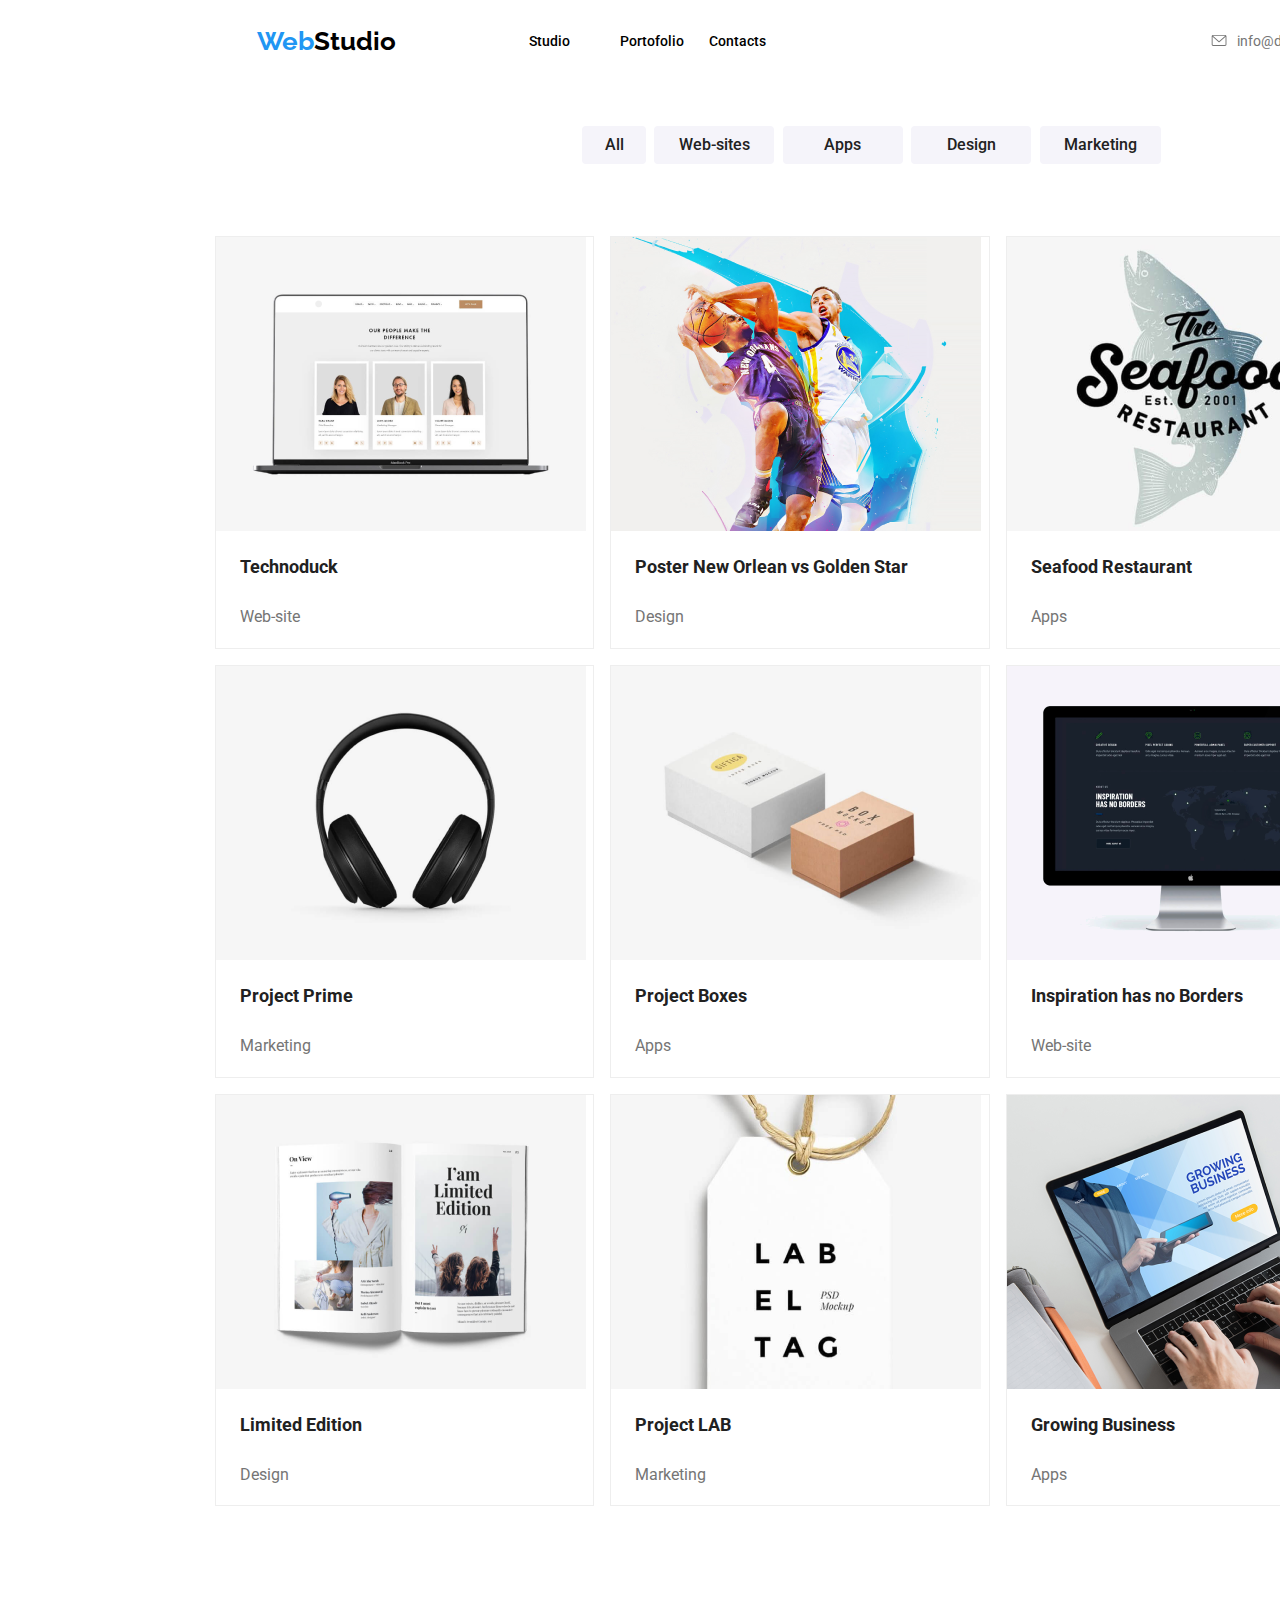
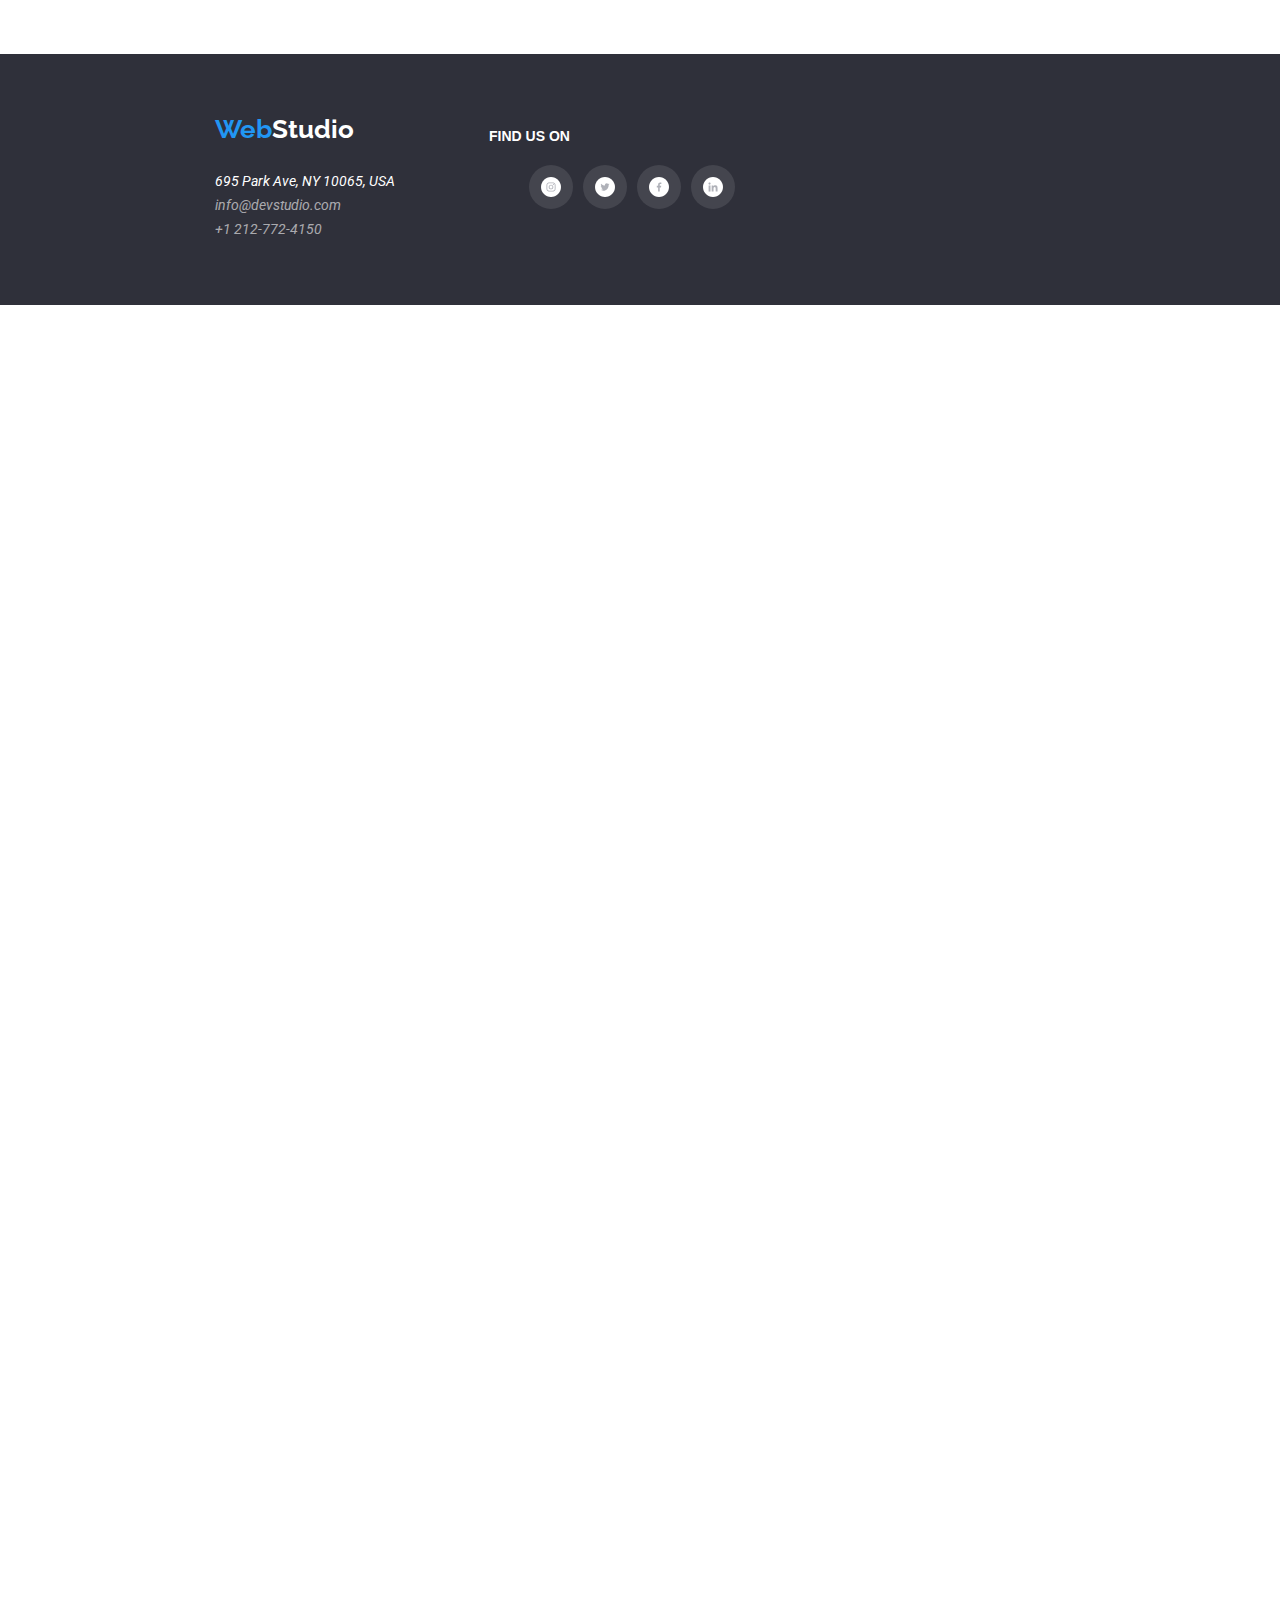
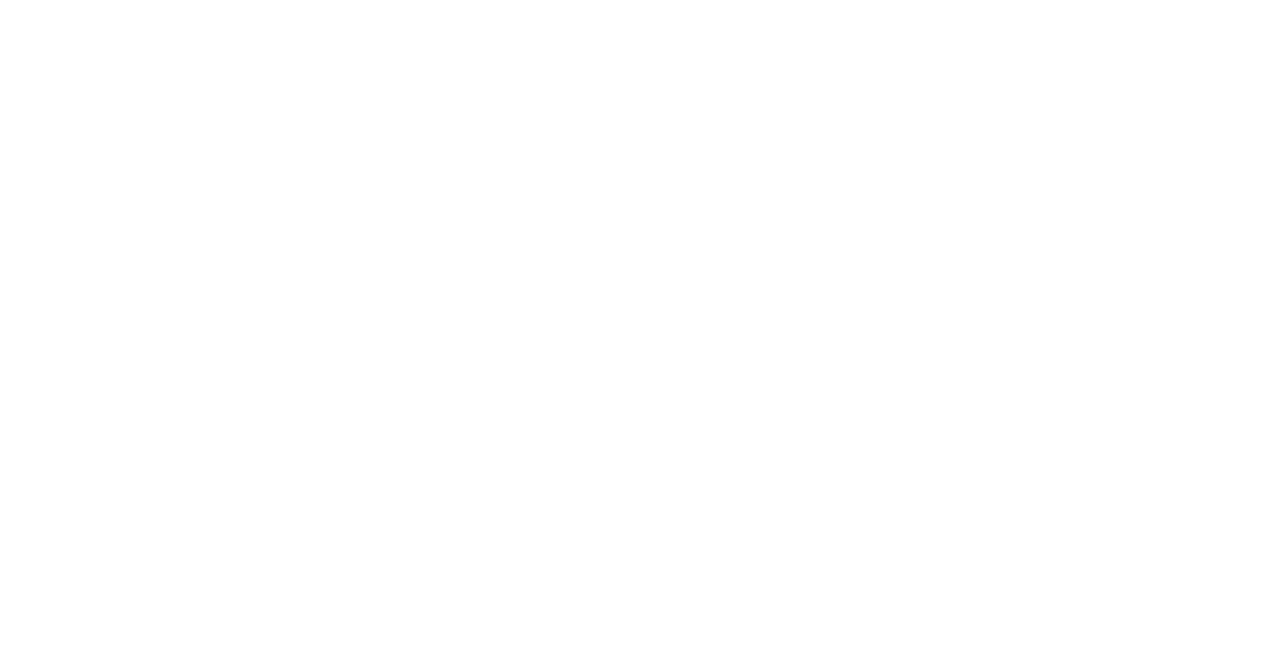
==== commit ab7d53af: "tema 4 gata" ====
--- a/portofolio.html
+++ b/portofolio.html
@@ -44,7 +44,7 @@
                       </ul>
                 </div>
             </section>
-            </header>
+        </header>
         <ul class="unstyled-list">
         <div class="button-all">
             <p>
--- a/css/style.css
+++ b/css/style.css
@@ -231,12 +231,14 @@
     padding: 6px 22px;
 }
 .photo__section {
-    display: inline-block;
+    display: flex;
     margin-left: 215px;
-    display: flex;
+    margin-top: 56px;
+    margin-right: 30px;
 }
 .container__portofolio {
-
+    width: 1170px;
+    height: 1358px;
 }
 .grid__portofolio__page {
     display: flex;
@@ -249,15 +251,16 @@
     margin-top: 0;
 }
 .grid__item__team1 {
+    background-color: #FFFFFF;
     flex-basis: calc(100% /3 - 16px);
     min-width: 270px;
     margin-right: 8px;
     margin-left: 8px;
     margin-bottom: 16px;
-    width: 370px;
-    height: 404px;
-    top: 262px;
-    left: 215px;
+    border: 1px solid #eeeeee;
+}
+.grid__item__team1:hover {
+    box-shadow: 0px 1px 1px rgba(0, 0, 0, 0.12), 0px 4px 4px rgba(0, 0, 0, 0.06), 1px 4px 6px rgba(0, 0, 0, 0.16);
 }
 .grid--three {
 
@@ -266,16 +269,7 @@
     flex-basis: calc(100% /3 - 16px);
     min-width: 140px;
     color: #212121;
-    text-align: center;
-    background-color: #F5F4FA;   
-}
-.technoduck-section {
-    display: inline-block;
-    margin-top: 56px;
-    margin-right: 30px;
-}
-.technoduck-img {
-
+   
 }
 .technoduck {
     font-family: roboto;
@@ -283,6 +277,7 @@
     font-size: 18px;
     line-height: 2;
     color: #212121;
+    margin-left: 24px;
 }
 .web-site-technoduck {
     font-family: roboto;
@@ -290,6 +285,7 @@
     font-size: 16px;
     line-height: 1.8;
     color: #757575;
+    margin-left: 24px;
 }
 .poster-section {
     display: inline-block;
@@ -576,7 +572,7 @@
     color: #212121;
     text-align: center;
     background-color: #F5F4FA;
-    }
+}
 .grid__team {
     list-style: none;
     padding: 0;
@@ -595,6 +591,7 @@
     top: 1635px;
     background-color: #FFFFFF;
     border: 1px solid #eeeeee;
+    margin-right: 30px;
 }
 .paragraf__name {
     margin-top: 30;
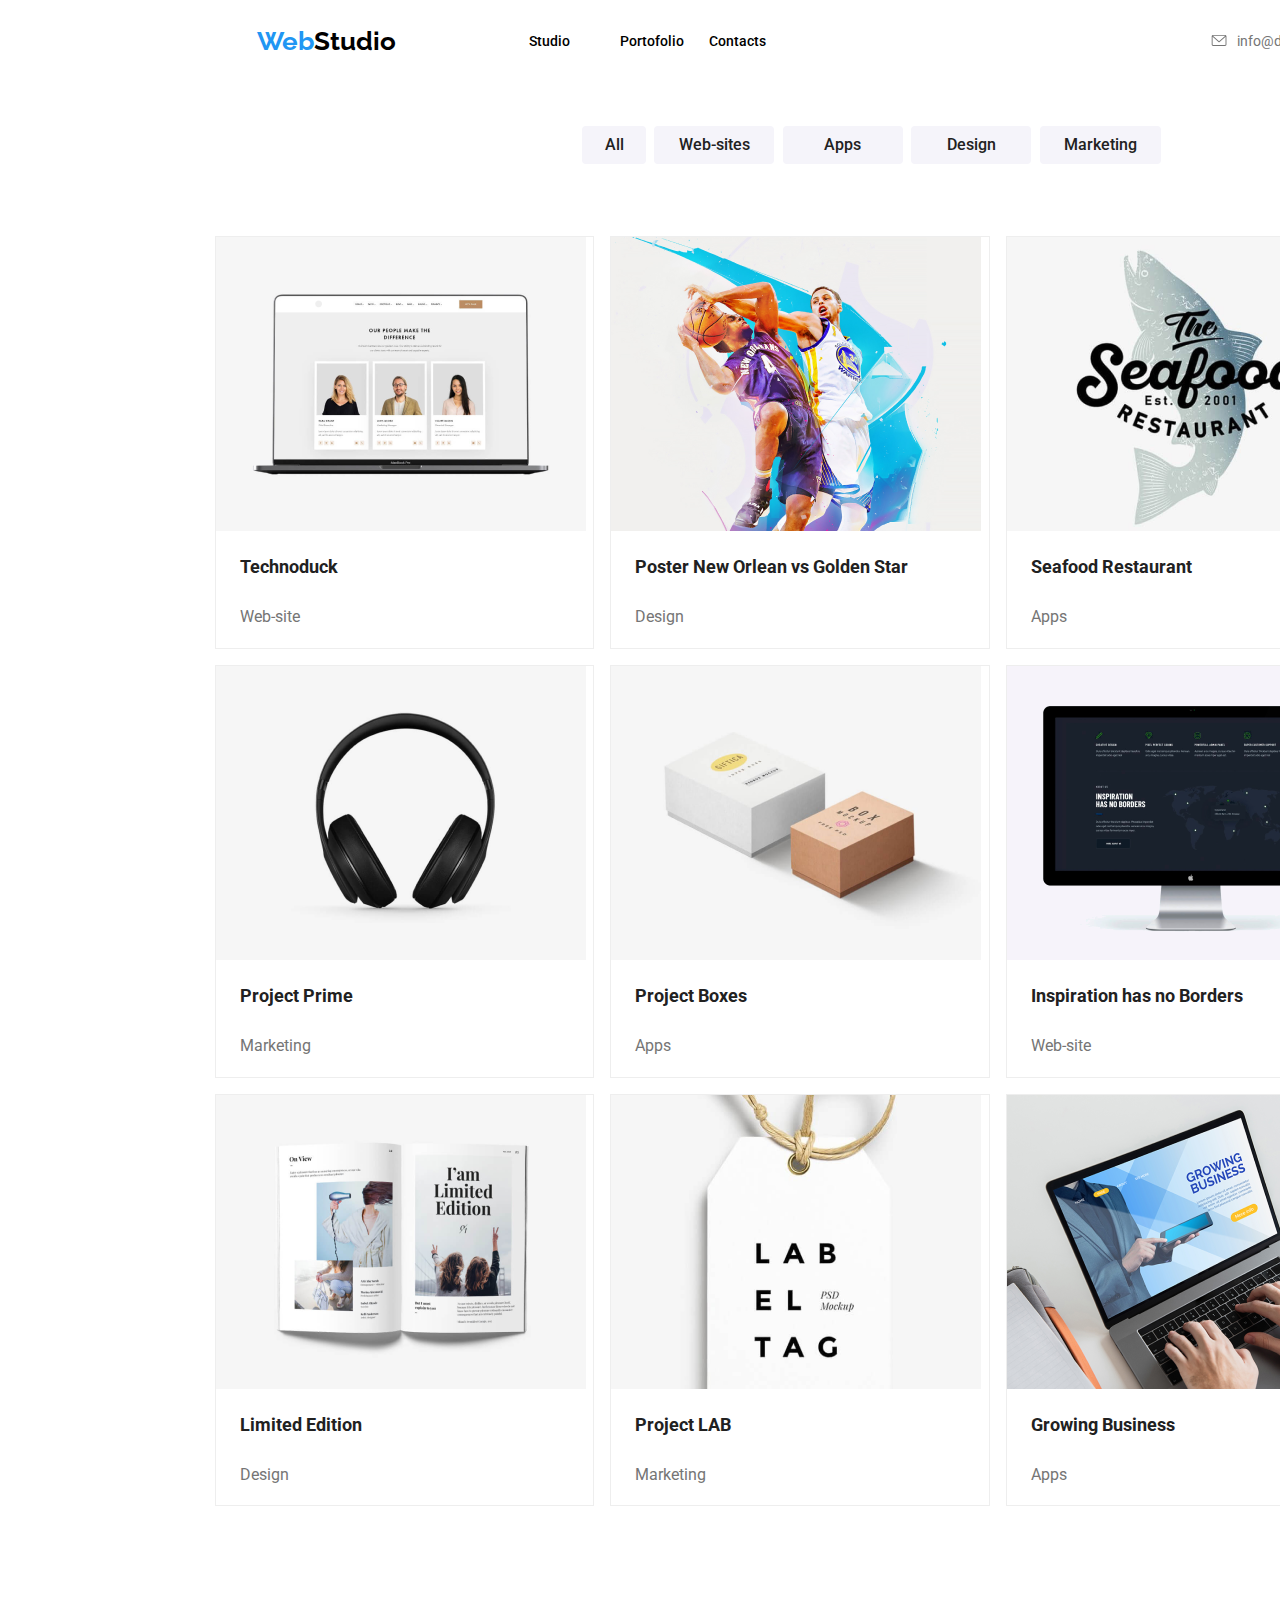
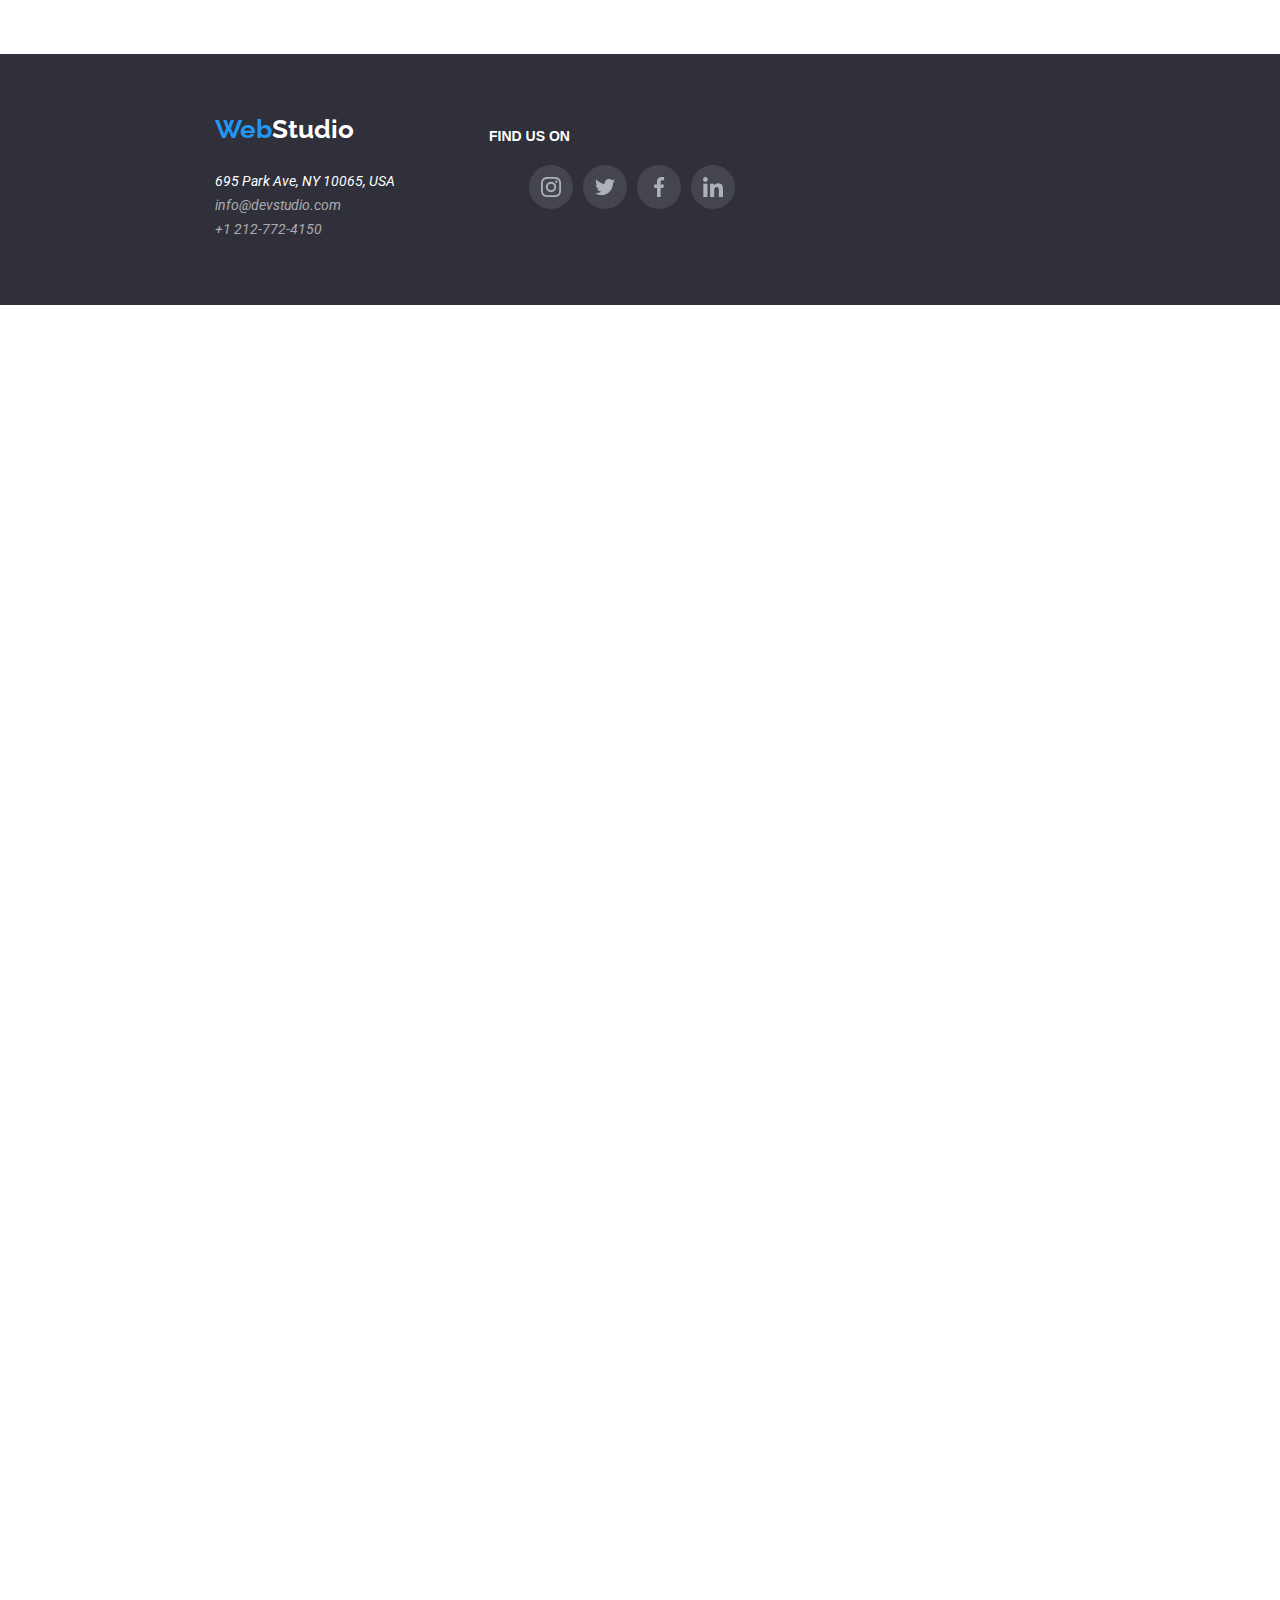
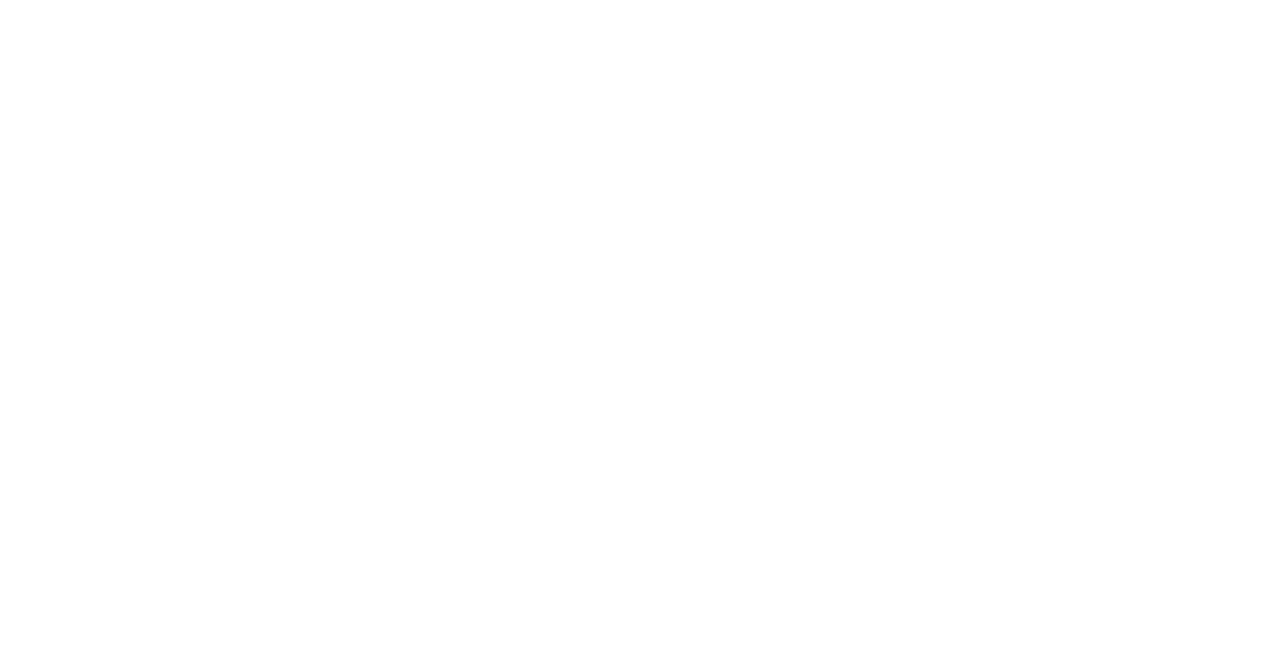
==== commit 6feae9dd: "tema4 gata" ====
--- a/portofolio.html
+++ b/portofolio.html
@@ -14,7 +14,7 @@
                 <div class="container">
             <ul class="grid__logo"><a class="grid__logo__studio" href="WebStudio"></a>
                 <span class="logo__highlight">Web</span>Studio</a>
-                    </ul>
+            </ul>
                 </div>
             </section>
             <nav>
--- a/css/style.css
+++ b/css/style.css
@@ -69,7 +69,7 @@
 .grid__item__menu {
     display: list-item;
 }
-.link1:hover {
+.link:hover {
     color: #2196F3;
 }
 .grid__studio {
@@ -96,7 +96,11 @@
     display: flex;
     width: 16px;
     height: 12px; 
-}
+    fill: currentColor;
+}
+.header__icon:hover {
+    color: #2196F3;
+ }
 .grid__portofolio {
     display: flex;
     margin-top: 32px;
@@ -523,6 +527,7 @@
 .social-icons {
     width: 44px;
     height: 44px;
+    fill: currentColor;
 }
 .social-link {
     background-color:#FFFFFF;
@@ -532,9 +537,9 @@
     display: flex;
     justify-content: center;
     align-items: center;
-    color: #AFB1B8;
-}
-.social-list:hover {
+    color: #FFFFFF;
+}
+.social-link:hover {
     color: #2196F3;
 }
 .our__section {
@@ -721,12 +726,12 @@
     gap: 10px;
 }
 .social-icons1 {
-    width: 20px;
-    height: 20px;
-    color: #2F303A;
+    width: 44px;
+    height: 44px;
+    fill: currentColor;
 }
 .social-link1 {
-    background-color: rgba(255, 255, 255, 0.1);
+    color: rgba(255, 255, 255, 0.1);
     border-radius: 50%;
     width: 44px;
     height: 44px;
